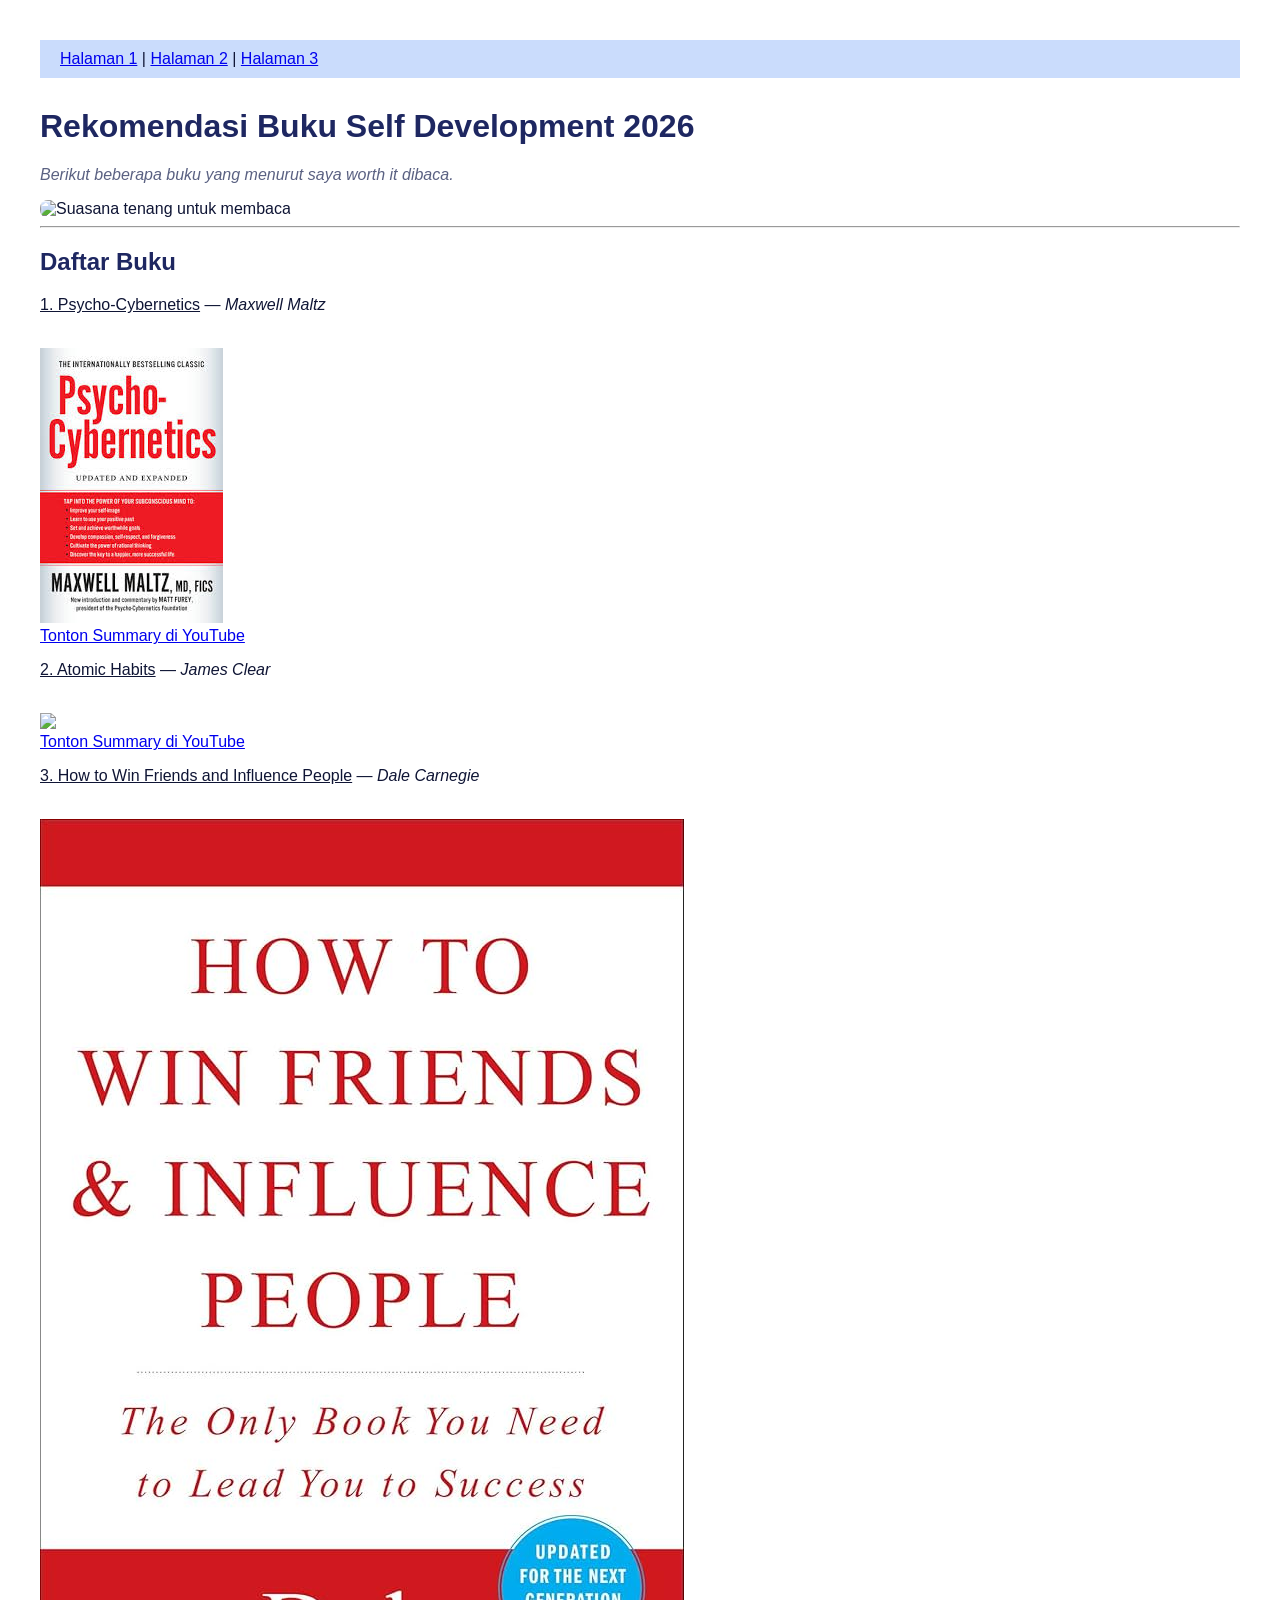
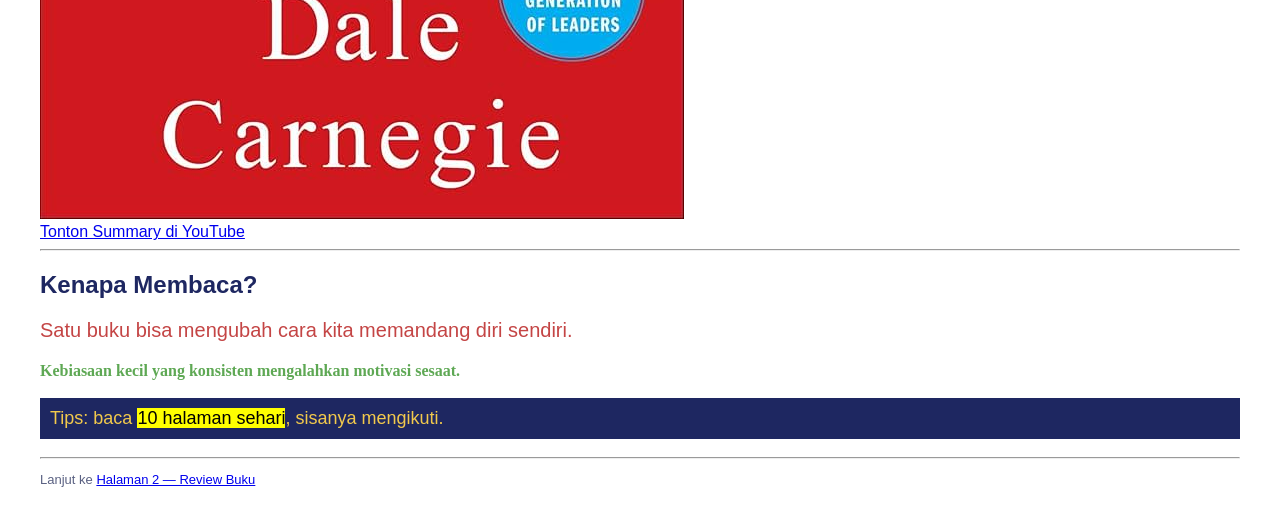
==== index.html @ aa469d1e "initial commit" ====
<!DOCTYPE html>
<html lang="id">

<head>
  <meta charset="UTF-8" />
  <meta name="viewport" content="width=device-width" />
  <title>Halaman 1 - Rekomendasi Buku</title>

  <style>
    body {
      font-family: Arial, sans-serif;
      margin: 40px;
      color: #0F1535;
    }
    h1 {
      color: #1E2761;
    }
    nav {
      background-color: #CADCFC;
      padding: 10px 20px;
      margin-bottom: 30px;
    }
    @font-face {
      font-family: 'font1';
      src: url('font1.ttf');
    }
    @font-face {
      font-family: 'font2';
      src: url('font2.ttf');
    }
    @font-face {
      font-family: 'font3';
      src: url('font3.ttf');
    }
  </style>
</head>

<body>
  <nav>
    <a href="halaman1.html">Halaman 1</a> |
    <a href="halaman2.html">Halaman 2</a> |
    <a href="halaman3.html">Halaman 3</a>
  </nav>

  <h1 style="font-family: 'font3', Arial, sans-serif;">Rekomendasi Buku Self Development 2026</h1>

  <p style="color: #5A6182; font-style: italic;">
    Berikut beberapa buku yang menurut saya worth it dibaca.
  </p>

  <img src="img3.png" alt="Suasana tenang untuk membaca" width="250"
       style="border-radius: 8px;" />

  <hr />

  <h2 style="color: #1E2761;">Daftar Buku</h2>

  <p><u>1. Psycho-Cybernetics</u> — <i>Maxwell Maltz</i></p>
  <br><img src="psychocybernetics.jpeg">
  <br><a href="https://www.youtube.com/watch?v=Tl3CIm_4OnU" target="_blank">Tonton Summary di YouTube</a><br>
  <p><u>2. Atomic Habits</u> — <i>James Clear</i></p>
  <br><img src="Atomic Habits.jpg">
    <br><a href="https://www.youtube.com/watch?v=a2YEiDTLjvg" target="_blank">Tonton Summary di YouTube</a><br>
  <p><u>3. How to Win Friends and Influence People</u> — <i>Dale Carnegie</i></p>
    <br><img src="How to win friends.jpg">
    <br><a href="https://www.youtube.com/watch?v=DI7vvxWAy2I" target="_blank">Tonton Summary di YouTube</a><br>

  <hr />

  <h2 style="color: #1E2761;">Kenapa Membaca?</h2>

  <p style="font-family: 'font1', Arial, sans-serif; font-size: 20px; color: #C44545;">
    Satu buku bisa mengubah cara kita memandang diri sendiri.
  </p>

  <p style="font-family: 'font2', Georgia, serif; font-size: 16px; color: #5EA854; font-weight: bold;">
    Kebiasaan kecil yang konsisten mengalahkan motivasi sesaat.
  </p>

  <p style="color: #F2C94C; background-color: #1E2761; padding: 10px; font-size: 18px;">
    Tips: baca <mark>10 halaman sehari</mark>, sisanya mengikuti.
  </p>

  <hr />

  <p style="color: #5A6182; font-size: 13px;">
    Lanjut ke <a href="halaman2.html">Halaman 2 — Review Buku</a>
  </p>

</body>
</html>
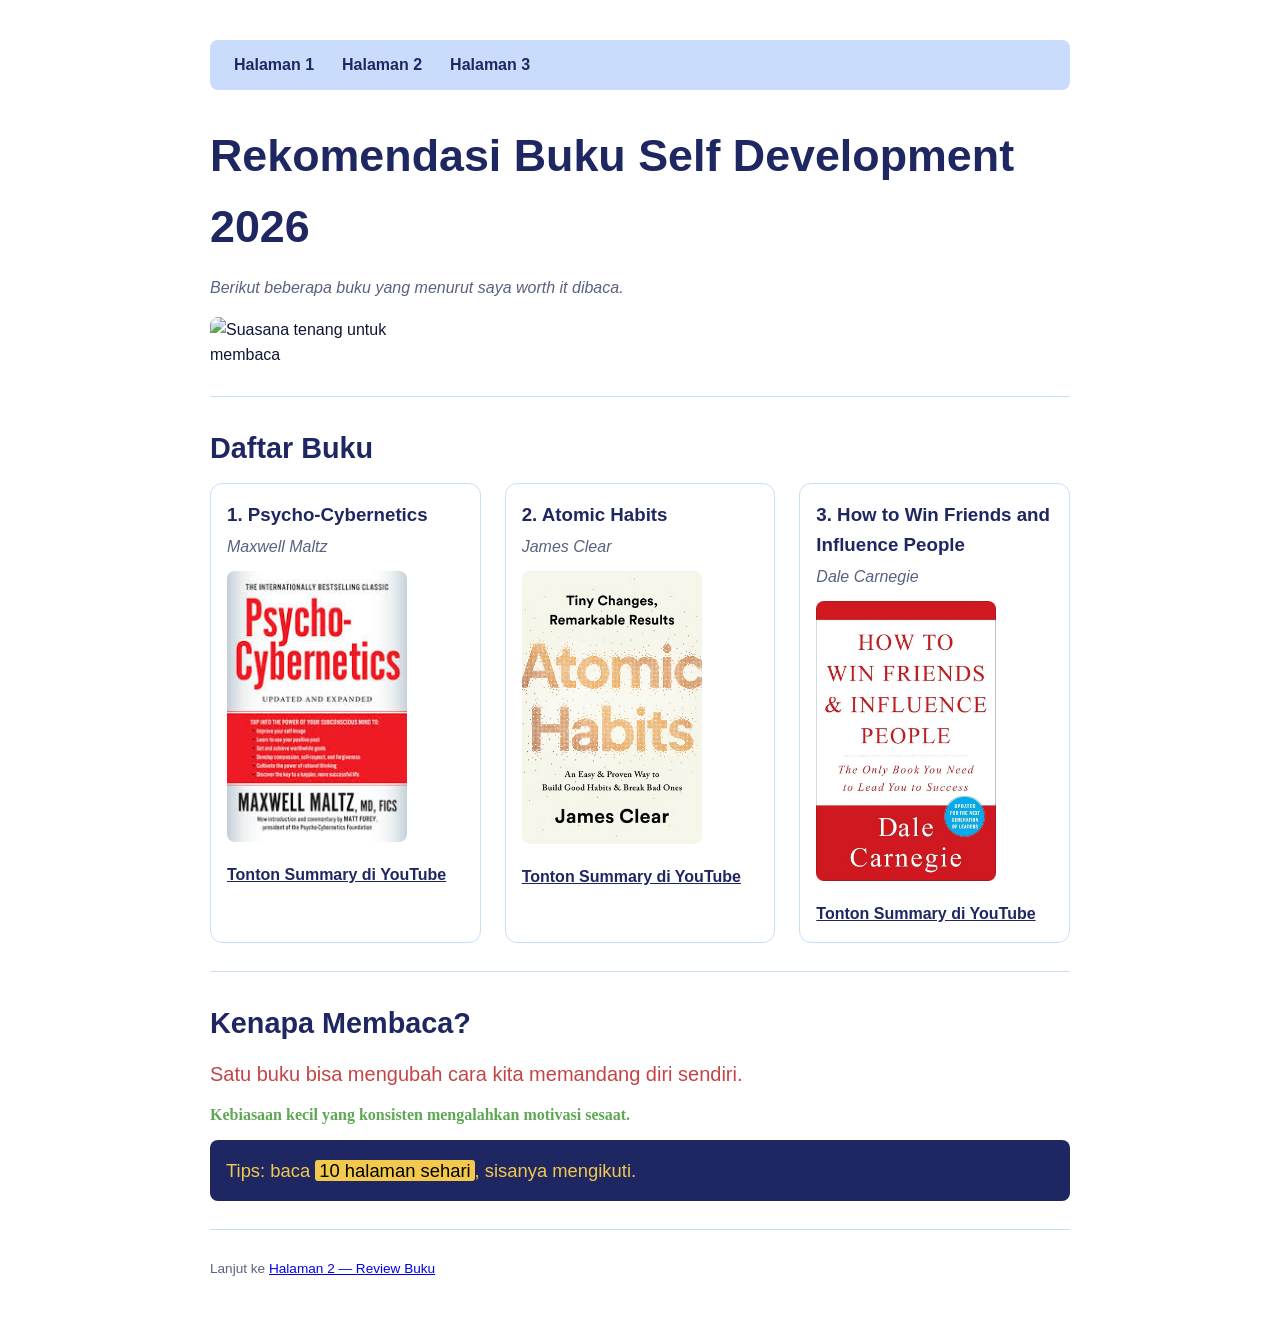
==== commit a2bbe9e8: "Refactor CSS terpisah + responsive design" ====
--- a/index.html
+++ b/index.html
@@ -1,91 +1,73 @@
 <!DOCTYPE html>
 <html lang="id">
-
 <head>
   <meta charset="UTF-8" />
-  <meta name="viewport" content="width=device-width" />
+  <!-- STEP 1: viewport lengkap dengan initial-scale -->
+  <meta name="viewport" content="width=device-width, initial-scale=1.0" />
   <title>Halaman 1 - Rekomendasi Buku</title>
+  <!-- STEP 2: CSS dipisah ke file sendiri -->
+  <link rel="stylesheet" href="style.css" />
+</head>
+<body>
+  <div class="container">
 
-  <style>
-    body {
-      font-family: Arial, sans-serif;
-      margin: 40px;
-      color: #0F1535;
-    }
-    h1 {
-      color: #1E2761;
-    }
-    nav {
-      background-color: #CADCFC;
-      padding: 10px 20px;
-      margin-bottom: 30px;
-    }
-    @font-face {
-      font-family: 'font1';
-      src: url('font1.ttf');
-    }
-    @font-face {
-      font-family: 'font2';
-      src: url('font2.ttf');
-    }
-    @font-face {
-      font-family: 'font3';
-      src: url('font3.ttf');
-    }
-  </style>
-</head>
+    <!-- STEP 3: container membungkus seluruh konten -->
+    <nav>
+      <!-- bug diperbaiki: halaman1.html -> index.html -->
+      <a href="index.html">Halaman 1</a>
+      <a href="halaman2.html">Halaman 2</a>
+      <a href="halaman3.html">Halaman 3</a>
+    </nav>
 
-<body>
-  <nav>
-    <a href="halaman1.html">Halaman 1</a> |
-    <a href="halaman2.html">Halaman 2</a> |
-    <a href="halaman3.html">Halaman 3</a>
-  </nav>
+    <h1>Rekomendasi Buku Self Development 2026</h1>
+    <p class="intro">Berikut beberapa buku yang menurut saya worth it dibaca.</p>
 
-  <h1 style="font-family: 'font3', Arial, sans-serif;">Rekomendasi Buku Self Development 2026</h1>
+    <img class="gambar-utama" src="img3.png" alt="Suasana tenang untuk membaca" />
 
-  <p style="color: #5A6182; font-style: italic;">
-    Berikut beberapa buku yang menurut saya worth it dibaca.
-  </p>
+    <hr />
 
-  <img src="img3.png" alt="Suasana tenang untuk membaca" width="250"
-       style="border-radius: 8px;" />
+    <h2>Daftar Buku</h2>
 
-  <hr />
+    <!-- STEP 6: daftar buku jadi grid kartu yang responsif -->
+    <div class="daftar-buku">
 
-  <h2 style="color: #1E2761;">Daftar Buku</h2>
+      <article class="kartu-buku">
+        <h3>1. Psycho-Cybernetics</h3>
+        <p class="penulis">Maxwell Maltz</p>
+        <img src="psychocybernetics.jpeg" alt="Sampul Psycho-Cybernetics" />
+        <a href="https://www.youtube.com/watch?v=Tl3CIm_4OnU" target="_blank" rel="noopener">Tonton Summary di YouTube</a>
+      </article>
 
-  <p><u>1. Psycho-Cybernetics</u> — <i>Maxwell Maltz</i></p>
-  <br><img src="psychocybernetics.jpeg">
-  <br><a href="https://www.youtube.com/watch?v=Tl3CIm_4OnU" target="_blank">Tonton Summary di YouTube</a><br>
-  <p><u>2. Atomic Habits</u> — <i>James Clear</i></p>
-  <br><img src="Atomic Habits.jpg">
-    <br><a href="https://www.youtube.com/watch?v=a2YEiDTLjvg" target="_blank">Tonton Summary di YouTube</a><br>
-  <p><u>3. How to Win Friends and Influence People</u> — <i>Dale Carnegie</i></p>
-    <br><img src="How to win friends.jpg">
-    <br><a href="https://www.youtube.com/watch?v=DI7vvxWAy2I" target="_blank">Tonton Summary di YouTube</a><br>
+      <article class="kartu-buku">
+        <h3>2. Atomic Habits</h3>
+        <p class="penulis">James Clear</p>
+        <!-- nama file disamakan dengan repo (huruf kecil) -->
+        <img src="atomic habits.jpg" alt="Sampul Atomic Habits" />
+        <a href="https://www.youtube.com/watch?v=a2YEiDTLjvg" target="_blank" rel="noopener">Tonton Summary di YouTube</a>
+      </article>
 
-  <hr />
+      <article class="kartu-buku">
+        <h3>3. How to Win Friends and Influence People</h3>
+        <p class="penulis">Dale Carnegie</p>
+        <img src="How to win friends.jpg" alt="Sampul How to Win Friends" />
+        <a href="https://www.youtube.com/watch?v=DI7vvxWAy2I" target="_blank" rel="noopener">Tonton Summary di YouTube</a>
+      </article>
 
-  <h2 style="color: #1E2761;">Kenapa Membaca?</h2>
+    </div>
 
-  <p style="font-family: 'font1', Arial, sans-serif; font-size: 20px; color: #C44545;">
-    Satu buku bisa mengubah cara kita memandang diri sendiri.
-  </p>
+    <hr />
 
-  <p style="font-family: 'font2', Georgia, serif; font-size: 16px; color: #5EA854; font-weight: bold;">
-    Kebiasaan kecil yang konsisten mengalahkan motivasi sesaat.
-  </p>
+    <h2>Kenapa Membaca?</h2>
+    <p class="kutipan-merah">Satu buku bisa mengubah cara kita memandang diri sendiri.</p>
+    <p class="kutipan-hijau">Kebiasaan kecil yang konsisten mengalahkan motivasi sesaat.</p>
+    <p class="kotak-tips">Tips: baca <mark>10 halaman sehari</mark>, sisanya mengikuti.</p>
 
-  <p style="color: #F2C94C; background-color: #1E2761; padding: 10px; font-size: 18px;">
-    Tips: baca <mark>10 halaman sehari</mark>, sisanya mengikuti.
-  </p>
+    <hr />
 
-  <hr />
+    <footer>
+      Lanjut ke <a href="halaman2.html">Halaman 2 — Review Buku</a>
+    </footer>
 
-  <p style="color: #5A6182; font-size: 13px;">
-    Lanjut ke <a href="halaman2.html">Halaman 2 — Review Buku</a>
-  </p>
-
+  </div>
 </body>
 </html>
--- a/style.css
+++ b/style.css
@@ -0,0 +1,138 @@
+/* ============================================================
+   STYLE.CSS — Rekomendasi Buku (versi responsif)
+   Pendekatan: MOBILE-FIRST (style dasar = HP, lalu diperbesar)
+   ============================================================ */
+
+/* --- Font kustom dari repo --- */
+@font-face { font-family: 'font1'; src: url('font1.ttf'); }
+@font-face { font-family: 'font2'; src: url('font2.ttf'); }
+@font-face { font-family: 'font3'; src: url('font3.ttf'); }
+
+/* --- Variabel warna (palet asli proyek) --- */
+:root {
+  --navy-tua:  #0F1535;
+  --navy:      #1E2761;
+  --abu:       #5A6182;
+  --biru-muda: #CADCFC;
+  --merah:     #C44545;
+  --hijau:     #5EA854;
+  --kuning:    #F2C94C;
+}
+
+/* STEP 2: reset + box-sizing supaya padding tidak menambah lebar */
+* { margin: 0; padding: 0; box-sizing: border-box; }
+
+body {
+  font-family: Arial, sans-serif;
+  color: var(--navy-tua);
+  line-height: 1.6;
+  /* padding pakai clamp: kecil di HP, lega di PC */
+  padding: clamp(16px, 4vw, 40px);
+}
+
+/* STEP 3: container dengan max-width agar nyaman di monitor lebar */
+.container {
+  width: 100%;
+  max-width: 860px;
+  margin: 0 auto;
+}
+
+/* --- Navigasi --- */
+nav {
+  background-color: var(--biru-muda);
+  padding: 12px clamp(12px, 3vw, 24px);
+  margin-bottom: 30px;
+  border-radius: 8px;
+  display: flex;
+  flex-wrap: wrap;          /* link turun ke bawah kalau HP sempit */
+  gap: 8px 18px;
+}
+nav a {
+  color: var(--navy);
+  text-decoration: none;
+  font-weight: bold;
+}
+nav a:hover { text-decoration: underline; }
+
+/* STEP 5: tipografi fluid pakai clamp() (vw dipakai dengan aman) */
+h1 {
+  font-family: 'font3', Arial, sans-serif;
+  color: var(--navy);
+  font-size: clamp(1.6rem, 5vw, 2.8rem);
+  margin-bottom: 12px;
+}
+h2 {
+  color: var(--navy);
+  font-size: clamp(1.3rem, 3.5vw, 1.8rem);
+  margin: 24px 0 12px;
+}
+p { margin-bottom: 12px; }
+.intro { color: var(--abu); font-style: italic; }
+
+hr { border: none; border-top: 1px solid var(--biru-muda); margin: 28px 0; }
+
+/* STEP 4: gambar responsif — tidak akan melebihi lebar layar */
+img { max-width: 100%; height: auto; display: block; border-radius: 8px; }
+
+.gambar-utama { max-width: 250px; margin: 16px 0; }
+
+/* STEP 6: daftar buku jadi grid yang menyesuaikan sendiri */
+.daftar-buku {
+  display: grid;
+  grid-template-columns: 1fr;            /* HP: 1 kolom */
+  gap: 24px;
+}
+.kartu-buku {
+  background: #fff;
+  border: 1px solid var(--biru-muda);
+  border-radius: 12px;
+  padding: 16px;
+}
+.kartu-buku img { margin: 12px 0; max-width: 180px; }
+.kartu-buku h3 { color: var(--navy); margin-bottom: 4px; }
+.kartu-buku .penulis { color: var(--abu); font-style: italic; }
+.kartu-buku a {
+  display: inline-block;
+  margin-top: 8px;
+  color: var(--navy);
+  font-weight: bold;
+}
+
+/* --- Kotak kutipan --- */
+.kutipan-merah  { font-family: 'font1', Arial, sans-serif; font-size: clamp(1rem, 3vw, 1.25rem); color: var(--merah); }
+.kutipan-hijau  { font-family: 'font2', Georgia, serif; font-weight: bold; color: var(--hijau); }
+.kotak-tips {
+  color: var(--kuning);
+  background-color: var(--navy);
+  padding: clamp(10px, 2vw, 16px);
+  border-radius: 8px;
+  font-size: clamp(1rem, 2.5vw, 1.15rem);
+}
+.kotak-tips mark { background: var(--kuning); padding: 0 4px; border-radius: 3px; }
+
+footer { color: var(--abu); font-size: 0.85rem; margin-top: 24px; }
+
+/* ============================================================
+   STEP 7: MEDIA QUERIES — titik device sesuai target
+   Base style di atas = HP Android & iPhone kecil (360–430px)
+   ============================================================ */
+
+/* HP besar / iPhone Pro Max */
+@media (min-width: 480px) {
+  .daftar-buku { grid-template-columns: repeat(2, 1fr); }
+}
+
+/* Tablet */
+@media (min-width: 768px) {
+  nav { gap: 8px 28px; }
+}
+
+/* Laptop */
+@media (min-width: 1024px) {
+  .daftar-buku { grid-template-columns: repeat(3, 1fr); }
+}
+
+/* PC / monitor lebar */
+@media (min-width: 1280px) {
+  body { padding: 40px clamp(40px, 6vw, 80px); }
+}
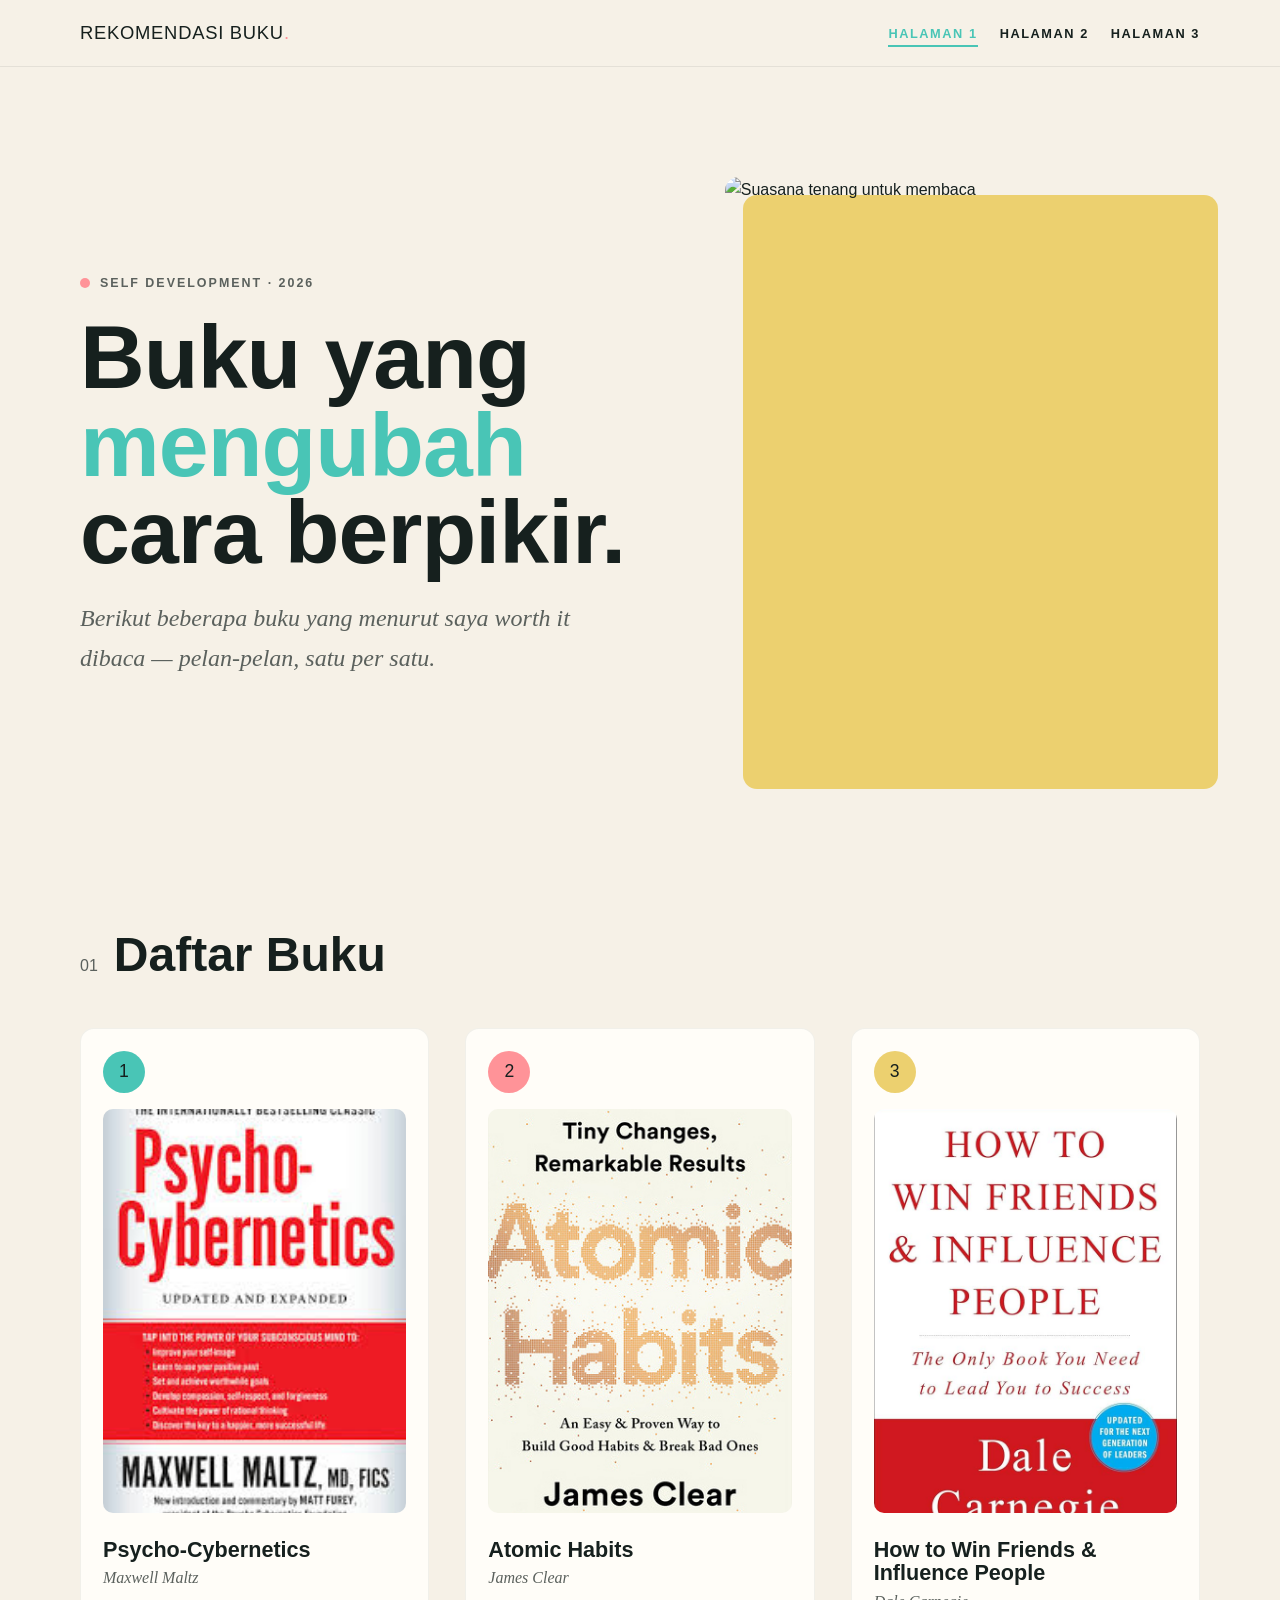
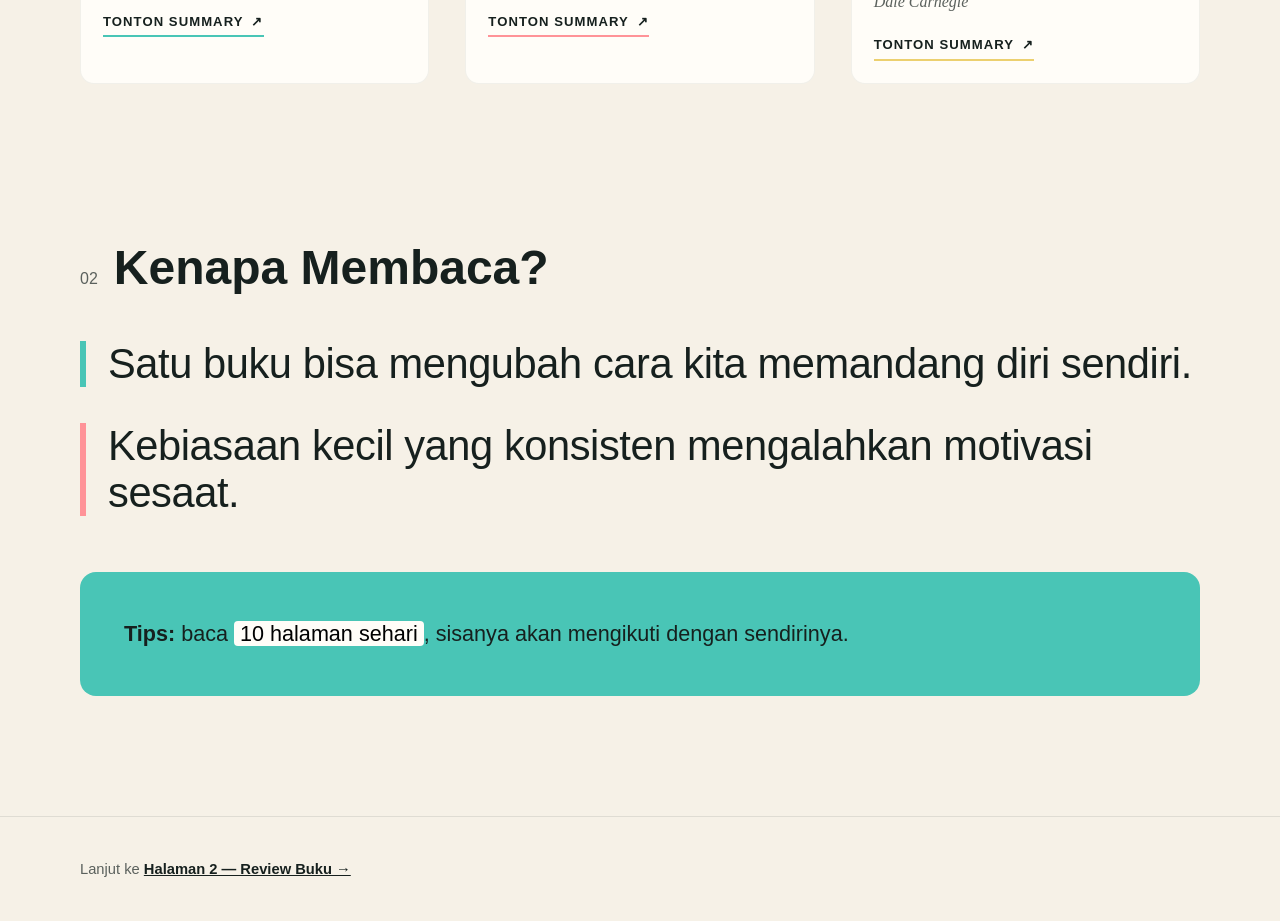
==== commit eb1c682d: "Redesign aesthetics: palet teal/koral/kuning + animasi" ====
--- a/index.html
+++ b/index.html
@@ -2,72 +2,109 @@
 <html lang="id">
 <head>
   <meta charset="UTF-8" />
-  <!-- STEP 1: viewport lengkap dengan initial-scale -->
   <meta name="viewport" content="width=device-width, initial-scale=1.0" />
   <title>Halaman 1 - Rekomendasi Buku</title>
-  <!-- STEP 2: CSS dipisah ke file sendiri -->
   <link rel="stylesheet" href="style.css" />
 </head>
 <body>
-  <div class="container">
 
-    <!-- STEP 3: container membungkus seluruh konten -->
-    <nav>
-      <!-- bug diperbaiki: halaman1.html -> index.html -->
-      <a href="index.html">Halaman 1</a>
-      <a href="halaman2.html">Halaman 2</a>
-      <a href="halaman3.html">Halaman 3</a>
-    </nav>
+  <!-- NAVIGASI -->
+  <header class="topbar">
+    <div class="container">
+      <div class="brand">Rekomendasi Buku<span class="dot">.</span></div>
+      <nav>
+        <ul class="menu">
+          <li><a href="index.html" class="is-active">Halaman 1</a></li>
+          <li><a href="halaman2.html">Halaman 2</a></li>
+          <li><a href="halaman3.html">Halaman 3</a></li>
+        </ul>
+      </nav>
+    </div>
+  </header>
 
-    <h1>Rekomendasi Buku Self Development 2026</h1>
-    <p class="intro">Berikut beberapa buku yang menurut saya worth it dibaca.</p>
+  <!-- HERO -->
+  <section class="hero">
+    <div class="container hero-grid">
+      <div>
+        <span class="eyebrow reveal">Self Development &middot; 2026</span>
+        <h1 class="reveal d1">Buku yang <span class="hl">mengubah</span> cara berpikir.</h1>
+        <p class="lead reveal d2">Berikut beberapa buku yang menurut saya worth it dibaca &mdash; pelan-pelan, satu per satu.</p>
+      </div>
+      <figure class="hero-figure reveal d3">
+        <img src="img3.png" alt="Suasana tenang untuk membaca" />
+      </figure>
+    </div>
+  </section>
 
-    <img class="gambar-utama" src="img3.png" alt="Suasana tenang untuk membaca" />
+  <!-- DAFTAR BUKU -->
+  <section class="section" id="daftar">
+    <div class="container">
+      <div class="section-head">
+        <span class="num">01</span>
+        <h2>Daftar Buku</h2>
+      </div>
 
-    <hr />
+      <div class="daftar-buku">
 
-    <h2>Daftar Buku</h2>
+        <article class="kartu-buku">
+          <div class="num-badge">1</div>
+          <img class="cover" src="psychocybernetics.jpeg" alt="Sampul Psycho-Cybernetics" />
+          <h3>Psycho-Cybernetics</h3>
+          <p class="penulis">Maxwell Maltz</p>
+          <a class="tonton" href="https://www.youtube.com/watch?v=Tl3CIm_4OnU" target="_blank" rel="noopener">
+            Tonton Summary <span class="arrow">&#8599;</span>
+          </a>
+        </article>
 
-    <!-- STEP 6: daftar buku jadi grid kartu yang responsif -->
-    <div class="daftar-buku">
+        <article class="kartu-buku">
+          <div class="num-badge">2</div>
+          <img class="cover" src="atomic habits.jpg" alt="Sampul Atomic Habits" />
+          <h3>Atomic Habits</h3>
+          <p class="penulis">James Clear</p>
+          <a class="tonton" href="https://www.youtube.com/watch?v=a2YEiDTLjvg" target="_blank" rel="noopener">
+            Tonton Summary <span class="arrow">&#8599;</span>
+          </a>
+        </article>
 
-      <article class="kartu-buku">
-        <h3>1. Psycho-Cybernetics</h3>
-        <p class="penulis">Maxwell Maltz</p>
-        <img src="psychocybernetics.jpeg" alt="Sampul Psycho-Cybernetics" />
-        <a href="https://www.youtube.com/watch?v=Tl3CIm_4OnU" target="_blank" rel="noopener">Tonton Summary di YouTube</a>
-      </article>
+        <article class="kartu-buku">
+          <div class="num-badge">3</div>
+          <img class="cover" src="How to win friends.jpg" alt="Sampul How to Win Friends" />
+          <h3>How to Win Friends &amp; Influence People</h3>
+          <p class="penulis">Dale Carnegie</p>
+          <a class="tonton" href="https://www.youtube.com/watch?v=DI7vvxWAy2I" target="_blank" rel="noopener">
+            Tonton Summary <span class="arrow">&#8599;</span>
+          </a>
+        </article>
 
-      <article class="kartu-buku">
-        <h3>2. Atomic Habits</h3>
-        <p class="penulis">James Clear</p>
-        <!-- nama file disamakan dengan repo (huruf kecil) -->
-        <img src="atomic habits.jpg" alt="Sampul Atomic Habits" />
-        <a href="https://www.youtube.com/watch?v=a2YEiDTLjvg" target="_blank" rel="noopener">Tonton Summary di YouTube</a>
-      </article>
+      </div>
+    </div>
+  </section>
 
-      <article class="kartu-buku">
-        <h3>3. How to Win Friends and Influence People</h3>
-        <p class="penulis">Dale Carnegie</p>
-        <img src="How to win friends.jpg" alt="Sampul How to Win Friends" />
-        <a href="https://www.youtube.com/watch?v=DI7vvxWAy2I" target="_blank" rel="noopener">Tonton Summary di YouTube</a>
-      </article>
+  <!-- KENAPA MEMBACA -->
+  <section class="section" id="kenapa">
+    <div class="container">
+      <div class="section-head">
+        <span class="num">02</span>
+        <h2>Kenapa Membaca?</h2>
+      </div>
 
+      <div class="kutipan-list">
+        <p class="kutipan">Satu buku bisa mengubah cara kita memandang diri sendiri.</p>
+        <p class="kutipan">Kebiasaan kecil yang konsisten mengalahkan motivasi sesaat.</p>
+      </div>
+
+      <div class="tips">
+        <strong>Tips:</strong> baca <mark>10 halaman sehari</mark>, sisanya akan mengikuti dengan sendirinya.
+      </div>
     </div>
+  </section>
 
-    <hr />
+  <!-- FOOTER -->
+  <footer class="site-footer">
+    <div class="container">
+      Lanjut ke <a href="halaman2.html">Halaman 2 &mdash; Review Buku &#8594;</a>
+    </div>
+  </footer>
 
-    <h2>Kenapa Membaca?</h2>
-    <p class="kutipan-merah">Satu buku bisa mengubah cara kita memandang diri sendiri.</p>
-    <p class="kutipan-hijau">Kebiasaan kecil yang konsisten mengalahkan motivasi sesaat.</p>
-    <p class="kotak-tips">Tips: baca <mark>10 halaman sehari</mark>, sisanya mengikuti.</p>
-
-    <hr />
-
-    <footer>
-      Lanjut ke <a href="halaman2.html">Halaman 2 — Review Buku</a>
-    </footer>
-
-  </div>
 </body>
 </html>
--- a/style.css
+++ b/style.css
@@ -1,138 +1,196 @@
 /* ============================================================
-   STYLE.CSS — Rekomendasi Buku (versi responsif)
-   Pendekatan: MOBILE-FIRST (style dasar = HP, lalu diperbesar)
+   STYLE.CSS — Rekomendasi Buku
+   Gaya: editorial museum (terinspirasi Frans Hals Museum)
+   Palet flat: teal / koral / kuning di atas latar krem.
+   Tetap mobile-first & responsif.
    ============================================================ */
 
-/* --- Font kustom dari repo --- */
 @font-face { font-family: 'font1'; src: url('font1.ttf'); }
 @font-face { font-family: 'font2'; src: url('font2.ttf'); }
 @font-face { font-family: 'font3'; src: url('font3.ttf'); }
 
-/* --- Variabel warna (palet asli proyek) --- */
 :root {
-  --navy-tua:  #0F1535;
-  --navy:      #1E2761;
-  --abu:       #5A6182;
-  --biru-muda: #CADCFC;
-  --merah:     #C44545;
-  --hijau:     #5EA854;
-  --kuning:    #F2C94C;
+  --teal:   #49C5B6;
+  --coral:  #FF9398;
+  --yellow: #ECD06F;
+
+  --cream:    #F6F1E7;
+  --cream-2:  #FFFDF8;
+  --ink:      #16201E;
+  --ink-soft: #5B615D;
+
+  --display: 'font3', 'Arial Black', sans-serif;
+  --serif:   Georgia, 'Times New Roman', serif;
+  --body:    -apple-system, 'Segoe UI', Roboto, Helvetica, sans-serif;
 }
 
-/* STEP 2: reset + box-sizing supaya padding tidak menambah lebar */
 * { margin: 0; padding: 0; box-sizing: border-box; }
+html { scroll-behavior: smooth; }
+body {
+  font-family: var(--body);
+  background: var(--cream);
+  color: var(--ink);
+  line-height: 1.65;
+  -webkit-font-smoothing: antialiased;
+}
+.container { width: 90%; max-width: 1120px; margin: 0 auto; }
 
-body {
-  font-family: Arial, sans-serif;
-  color: var(--navy-tua);
-  line-height: 1.6;
-  /* padding pakai clamp: kecil di HP, lega di PC */
-  padding: clamp(16px, 4vw, 40px);
+/* ---------- NAVIGASI ---------- */
+.topbar {
+  position: sticky; top: 0; z-index: 10;
+  background: rgba(246, 241, 231, 0.85);
+  backdrop-filter: blur(8px);
+  border-bottom: 1px solid rgba(22, 32, 30, 0.08);
+}
+.topbar .container {
+  display: flex; align-items: center; justify-content: space-between;
+  flex-wrap: wrap; gap: 10px; padding: 18px 0;
+}
+.brand {
+  font-family: var(--display);
+  font-size: 1.15rem; letter-spacing: 0.04em; text-transform: uppercase;
+}
+.brand .dot { color: var(--coral); }
+.menu { display: flex; flex-wrap: wrap; gap: 22px; list-style: none; }
+.menu a {
+  position: relative; text-decoration: none; color: var(--ink);
+  font-size: 0.8rem; font-weight: 700;
+  letter-spacing: 0.12em; text-transform: uppercase; padding: 4px 0;
+}
+.menu a::after {
+  content: ''; position: absolute; left: 0; bottom: -2px;
+  width: 100%; height: 2px; background: var(--teal);
+  transform: scaleX(0); transform-origin: left; transition: transform 0.3s ease;
+}
+.menu a:hover::after, .menu a.is-active::after { transform: scaleX(1); }
+.menu a.is-active { color: var(--teal); }
+
+/* ---------- HERO ---------- */
+.hero { padding: clamp(48px, 9vw, 110px) 0 clamp(40px, 7vw, 80px); }
+.hero-grid {
+  display: grid; grid-template-columns: 1fr; gap: clamp(32px, 6vw, 64px);
+  align-items: center;
+}
+.eyebrow {
+  display: inline-flex; align-items: center; gap: 10px;
+  font-size: 0.78rem; font-weight: 700;
+  letter-spacing: 0.16em; text-transform: uppercase;
+  color: var(--ink-soft); margin-bottom: 20px;
+}
+.eyebrow::before {
+  content: ''; width: 10px; height: 10px; border-radius: 50%; background: var(--coral);
+}
+.hero h1 {
+  font-family: var(--display);
+  font-size: clamp(2.6rem, 9vw, 5.6rem);
+  line-height: 0.98; letter-spacing: -0.01em; margin-bottom: 22px;
+}
+.hero h1 .hl { color: var(--teal); }
+.lead {
+  font-family: var(--serif); font-style: italic;
+  font-size: clamp(1.1rem, 2.5vw, 1.5rem);
+  color: var(--ink-soft); max-width: 46ch;
+}
+.hero-figure { position: relative; }
+.hero-figure::before {
+  content: ''; position: absolute; inset: 0;
+  transform: translate(18px, 18px); z-index: 0;
+  background: var(--yellow); border-radius: 14px;
+}
+.hero-figure img {
+  position: relative; z-index: 1;
+  width: 100%; height: auto; display: block;
+  border-radius: 14px; aspect-ratio: 4 / 5; object-fit: cover;
 }
 
-/* STEP 3: container dengan max-width agar nyaman di monitor lebar */
-.container {
-  width: 100%;
-  max-width: 860px;
-  margin: 0 auto;
+/* ---------- JUDUL SECTION ---------- */
+.section { padding: clamp(40px, 7vw, 80px) 0; }
+.section-head {
+  display: flex; align-items: baseline; gap: 16px;
+  margin-bottom: clamp(28px, 4vw, 48px);
+}
+.section-head .num { font-family: var(--display); font-size: 1rem; color: var(--ink-soft); }
+.section-head h2 {
+  font-family: var(--display);
+  font-size: clamp(1.8rem, 5vw, 3rem); line-height: 1;
 }
 
-/* --- Navigasi --- */
-nav {
-  background-color: var(--biru-muda);
-  padding: 12px clamp(12px, 3vw, 24px);
-  margin-bottom: 30px;
-  border-radius: 8px;
-  display: flex;
-  flex-wrap: wrap;          /* link turun ke bawah kalau HP sempit */
-  gap: 8px 18px;
+/* ---------- DAFTAR BUKU ---------- */
+.daftar-buku { display: grid; grid-template-columns: 1fr; gap: clamp(22px, 3vw, 36px); }
+.kartu-buku {
+  --accent: var(--teal);
+  background: var(--cream-2); border-radius: 14px; padding: 22px;
+  border: 1px solid rgba(22, 32, 30, 0.06);
+  transition: transform 0.35s ease, box-shadow 0.35s ease;
 }
-nav a {
-  color: var(--navy);
-  text-decoration: none;
-  font-weight: bold;
+.kartu-buku:nth-child(3n+1) { --accent: var(--teal); }
+.kartu-buku:nth-child(3n+2) { --accent: var(--coral); }
+.kartu-buku:nth-child(3n+3) { --accent: var(--yellow); }
+.kartu-buku:hover { transform: translateY(-8px); box-shadow: 0 18px 40px rgba(22, 32, 30, 0.14); }
+.kartu-buku .num-badge {
+  width: 42px; height: 42px; border-radius: 50%;
+  background: var(--accent); color: var(--ink);
+  display: flex; align-items: center; justify-content: center;
+  font-family: var(--display); font-size: 1.1rem; margin-bottom: 16px;
 }
-nav a:hover { text-decoration: underline; }
+.kartu-buku .cover {
+  width: 100%; aspect-ratio: 3 / 4; object-fit: cover;
+  border-radius: 10px; margin-bottom: 16px; background: var(--cream);
+}
+.kartu-buku h3 { font-family: var(--display); font-size: 1.35rem; line-height: 1.1; margin-bottom: 4px; }
+.kartu-buku .penulis { font-family: var(--serif); font-style: italic; color: var(--ink-soft); margin-bottom: 16px; }
+.kartu-buku .tonton {
+  display: inline-flex; align-items: center; gap: 8px;
+  text-decoration: none; color: var(--ink);
+  font-weight: 700; font-size: 0.82rem;
+  letter-spacing: 0.08em; text-transform: uppercase;
+  border-bottom: 2px solid var(--accent); padding-bottom: 3px;
+}
+.kartu-buku .tonton .arrow { transition: transform 0.25s ease; }
+.kartu-buku .tonton:hover .arrow { transform: translate(3px, -3px); }
 
-/* STEP 5: tipografi fluid pakai clamp() (vw dipakai dengan aman) */
-h1 {
-  font-family: 'font3', Arial, sans-serif;
-  color: var(--navy);
-  font-size: clamp(1.6rem, 5vw, 2.8rem);
-  margin-bottom: 12px;
+/* ---------- KUTIPAN ---------- */
+.kutipan-list { display: grid; gap: clamp(20px, 3vw, 36px); }
+.kutipan {
+  font-family: var(--display);
+  font-size: clamp(1.5rem, 4.5vw, 2.6rem);
+  line-height: 1.12; letter-spacing: -0.01em;
+  padding-left: 22px; border-left: 6px solid var(--teal);
 }
-h2 {
-  color: var(--navy);
-  font-size: clamp(1.3rem, 3.5vw, 1.8rem);
-  margin: 24px 0 12px;
+.kutipan:nth-child(2) { border-left-color: var(--coral); }
+.kutipan:nth-child(3) { border-left-color: var(--yellow); }
+.tips {
+  margin-top: clamp(32px, 5vw, 56px);
+  background: var(--teal); color: var(--ink);
+  border-radius: 16px; padding: clamp(24px, 4vw, 44px);
+  font-size: clamp(1.05rem, 2.5vw, 1.35rem);
 }
-p { margin-bottom: 12px; }
-.intro { color: var(--abu); font-style: italic; }
+.tips strong { font-family: var(--display); }
+.tips mark { background: var(--cream-2); padding: 0 6px; border-radius: 4px; }
 
-hr { border: none; border-top: 1px solid var(--biru-muda); margin: 28px 0; }
+/* ---------- FOOTER ---------- */
+.site-footer {
+  border-top: 1px solid rgba(22, 32, 30, 0.1);
+  padding: 40px 0; margin-top: 40px;
+  color: var(--ink-soft); font-size: 0.92rem;
+}
+.site-footer a { color: var(--ink); font-weight: 700; }
 
-/* STEP 4: gambar responsif — tidak akan melebihi lebar layar */
-img { max-width: 100%; height: auto; display: block; border-radius: 8px; }
-
-.gambar-utama { max-width: 250px; margin: 16px 0; }
-
-/* STEP 6: daftar buku jadi grid yang menyesuaikan sendiri */
-.daftar-buku {
-  display: grid;
-  grid-template-columns: 1fr;            /* HP: 1 kolom */
-  gap: 24px;
-}
-.kartu-buku {
-  background: #fff;
-  border: 1px solid var(--biru-muda);
-  border-radius: 12px;
-  padding: 16px;
-}
-.kartu-buku img { margin: 12px 0; max-width: 180px; }
-.kartu-buku h3 { color: var(--navy); margin-bottom: 4px; }
-.kartu-buku .penulis { color: var(--abu); font-style: italic; }
-.kartu-buku a {
-  display: inline-block;
-  margin-top: 8px;
-  color: var(--navy);
-  font-weight: bold;
+/* ---------- ANIMASI MUNCUL ---------- */
+@keyframes fadeUp { from { opacity: 0; transform: translateY(24px); } to { opacity: 1; transform: translateY(0); } }
+.reveal { opacity: 0; animation: fadeUp 0.7s ease forwards; }
+.reveal.d1 { animation-delay: 0.08s; }
+.reveal.d2 { animation-delay: 0.18s; }
+.reveal.d3 { animation-delay: 0.28s; }
+.kartu-buku:nth-child(1) { animation: fadeUp 0.7s ease 0.10s forwards; opacity: 0; }
+.kartu-buku:nth-child(2) { animation: fadeUp 0.7s ease 0.22s forwards; opacity: 0; }
+.kartu-buku:nth-child(3) { animation: fadeUp 0.7s ease 0.34s forwards; opacity: 0; }
+@media (prefers-reduced-motion: reduce) {
+  *, .reveal, .kartu-buku { animation: none !important; opacity: 1 !important; }
+  html { scroll-behavior: auto; }
 }
 
-/* --- Kotak kutipan --- */
-.kutipan-merah  { font-family: 'font1', Arial, sans-serif; font-size: clamp(1rem, 3vw, 1.25rem); color: var(--merah); }
-.kutipan-hijau  { font-family: 'font2', Georgia, serif; font-weight: bold; color: var(--hijau); }
-.kotak-tips {
-  color: var(--kuning);
-  background-color: var(--navy);
-  padding: clamp(10px, 2vw, 16px);
-  border-radius: 8px;
-  font-size: clamp(1rem, 2.5vw, 1.15rem);
-}
-.kotak-tips mark { background: var(--kuning); padding: 0 4px; border-radius: 3px; }
-
-footer { color: var(--abu); font-size: 0.85rem; margin-top: 24px; }
-
-/* ============================================================
-   STEP 7: MEDIA QUERIES — titik device sesuai target
-   Base style di atas = HP Android & iPhone kecil (360–430px)
-   ============================================================ */
-
-/* HP besar / iPhone Pro Max */
-@media (min-width: 480px) {
-  .daftar-buku { grid-template-columns: repeat(2, 1fr); }
-}
-
-/* Tablet */
-@media (min-width: 768px) {
-  nav { gap: 8px 28px; }
-}
-
-/* Laptop */
-@media (min-width: 1024px) {
-  .daftar-buku { grid-template-columns: repeat(3, 1fr); }
-}
-
-/* PC / monitor lebar */
-@media (min-width: 1280px) {
-  body { padding: 40px clamp(40px, 6vw, 80px); }
-}
+/* ---------- BREAKPOINT ---------- */
+@media (min-width: 600px)  { .daftar-buku { grid-template-columns: repeat(2, 1fr); } }
+@media (min-width: 900px)  { .hero-grid { grid-template-columns: 1.1fr 0.9fr; } }
+@media (min-width: 1000px) { .daftar-buku { grid-template-columns: repeat(3, 1fr); } }
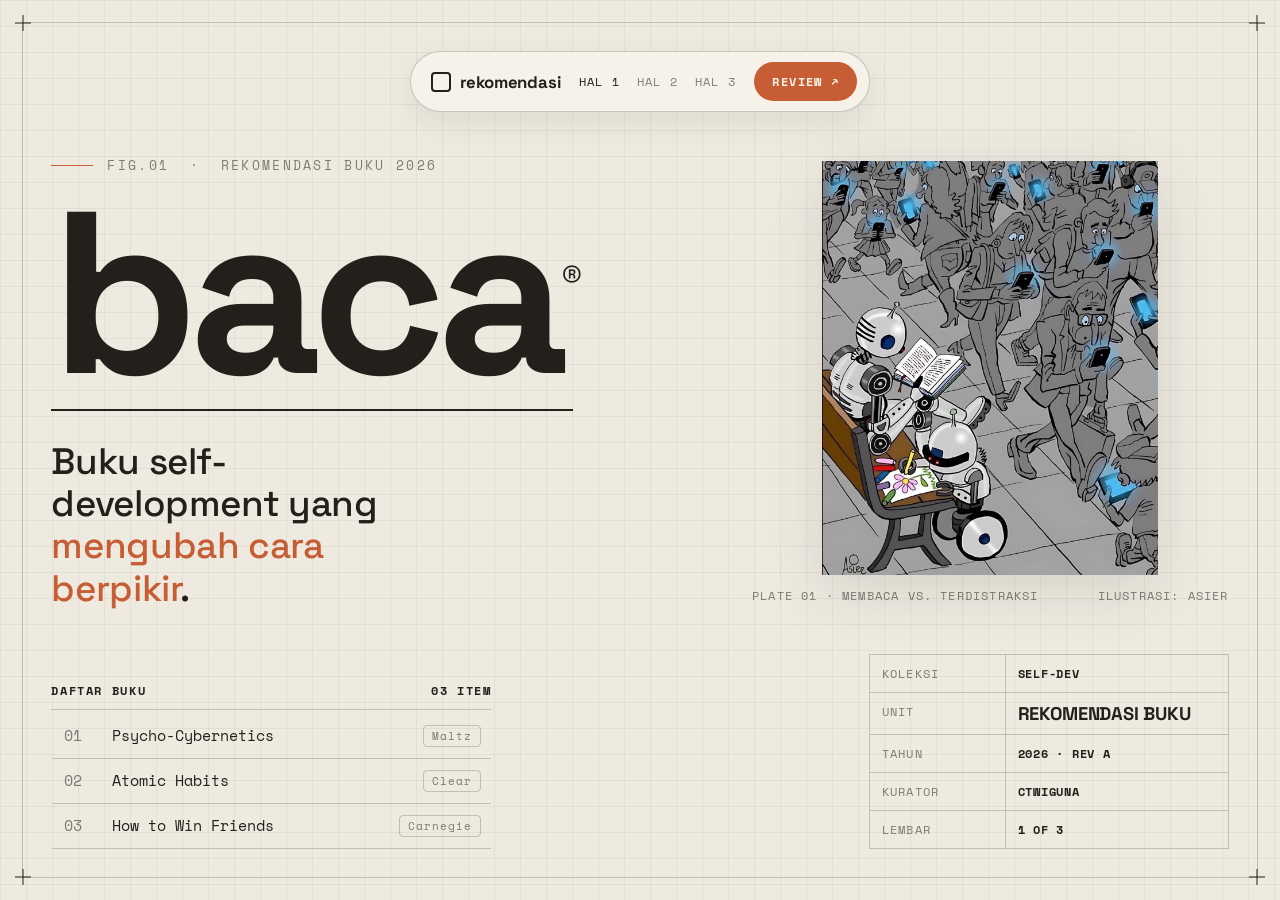
==== commit dcc6f8f2: "Redesign halaman 1: styling + ilustrasi robot" ====
--- a/index.html
+++ b/index.html
@@ -4,107 +4,72 @@
   <meta charset="UTF-8" />
   <meta name="viewport" content="width=device-width, initial-scale=1.0" />
   <title>Halaman 1 - Rekomendasi Buku</title>
-  <link rel="stylesheet" href="style.css" />
+  <!-- Halaman 1 memakai gaya blueprint -> index.css -->
+  <link rel="stylesheet" href="index.css" />
 </head>
 <body>
+  <div class="sheet">
+    <!-- crop marks -->
+    <span class="tick tl"></span>
+    <span class="tick tr"></span>
+    <span class="tick bl"></span>
+    <span class="tick br"></span>
 
-  <!-- NAVIGASI -->
-  <header class="topbar">
-    <div class="container">
-      <div class="brand">Rekomendasi Buku<span class="dot">.</span></div>
+    <!-- NAV PILL -->
+    <header class="navpill up">
+      <span class="logo">rekomendasi</span>
       <nav>
-        <ul class="menu">
-          <li><a href="index.html" class="is-active">Halaman 1</a></li>
-          <li><a href="halaman2.html">Halaman 2</a></li>
-          <li><a href="halaman3.html">Halaman 3</a></li>
-        </ul>
+        <a href="index.html" class="is-active">Hal 1</a>
+        <a href="halaman2.html">Hal 2</a>
+        <a href="halaman3.html">Hal 3</a>
       </nav>
-    </div>
-  </header>
+      <a class="btn-accent" href="halaman2.html">Review &#8599;</a>
+    </header>
 
-  <!-- HERO -->
-  <section class="hero">
-    <div class="container hero-grid">
-      <div>
-        <span class="eyebrow reveal">Self Development &middot; 2026</span>
-        <h1 class="reveal d1">Buku yang <span class="hl">mengubah</span> cara berpikir.</h1>
-        <p class="lead reveal d2">Berikut beberapa buku yang menurut saya worth it dibaca &mdash; pelan-pelan, satu per satu.</p>
-      </div>
-      <figure class="hero-figure reveal d3">
-        <img src="img3.png" alt="Suasana tenang untuk membaca" />
-      </figure>
-    </div>
-  </section>
-
-  <!-- DAFTAR BUKU -->
-  <section class="section" id="daftar">
-    <div class="container">
-      <div class="section-head">
-        <span class="num">01</span>
-        <h2>Daftar Buku</h2>
+    <!-- HERO -->
+    <main class="hero">
+      <div class="hero-left">
+        <div class="fig up d1">FIG.01 &nbsp;&middot;&nbsp; Rekomendasi Buku 2026</div>
+        <h1 class="wordmark up d1">baca<span class="reg">&reg;</span></h1>
+        <p class="subhead up d2">Buku self-development yang <span class="hl">mengubah cara berpikir</span>.</p>
       </div>
 
-      <div class="daftar-buku">
+      <figure class="plate up d3">
+        <img src="robot-reading.jpeg" alt="Ilustrasi robot membaca buku di tengah keramaian orang menatap ponsel" />
+        <figcaption>
+          <span>PLATE 01 &middot; membaca vs. terdistraksi</span>
+          <span>ilustrasi: Asier</span>
+        </figcaption>
+      </figure>
+    </main>
 
-        <article class="kartu-buku">
-          <div class="num-badge">1</div>
-          <img class="cover" src="psychocybernetics.jpeg" alt="Sampul Psycho-Cybernetics" />
-          <h3>Psycho-Cybernetics</h3>
-          <p class="penulis">Maxwell Maltz</p>
-          <a class="tonton" href="https://www.youtube.com/watch?v=Tl3CIm_4OnU" target="_blank" rel="noopener">
-            Tonton Summary <span class="arrow">&#8599;</span>
-          </a>
-        </article>
+    <!-- BARIS BAWAH -->
+    <section class="bottom">
 
-        <article class="kartu-buku">
-          <div class="num-badge">2</div>
-          <img class="cover" src="atomic habits.jpg" alt="Sampul Atomic Habits" />
-          <h3>Atomic Habits</h3>
-          <p class="penulis">James Clear</p>
-          <a class="tonton" href="https://www.youtube.com/watch?v=a2YEiDTLjvg" target="_blank" rel="noopener">
-            Tonton Summary <span class="arrow">&#8599;</span>
-          </a>
-        </article>
-
-        <article class="kartu-buku">
-          <div class="num-badge">3</div>
-          <img class="cover" src="How to win friends.jpg" alt="Sampul How to Win Friends" />
-          <h3>How to Win Friends &amp; Influence People</h3>
-          <p class="penulis">Dale Carnegie</p>
-          <a class="tonton" href="https://www.youtube.com/watch?v=DI7vvxWAy2I" target="_blank" rel="noopener">
-            Tonton Summary <span class="arrow">&#8599;</span>
-          </a>
-        </article>
-
-      </div>
-    </div>
-  </section>
-
-  <!-- KENAPA MEMBACA -->
-  <section class="section" id="kenapa">
-    <div class="container">
-      <div class="section-head">
-        <span class="num">02</span>
-        <h2>Kenapa Membaca?</h2>
+      <!-- DAFTAR BUKU (ala bill of materials) -->
+      <div class="bom up d4">
+        <div class="bom-head"><span>Daftar Buku</span><span>03 Item</span></div>
+        <a class="bom-row" href="https://www.youtube.com/watch?v=Tl3CIm_4OnU" target="_blank" rel="noopener">
+          <span class="idx">01</span><span>Psycho-Cybernetics</span><span class="tag">Maltz</span>
+        </a>
+        <a class="bom-row" href="https://www.youtube.com/watch?v=a2YEiDTLjvg" target="_blank" rel="noopener">
+          <span class="idx">02</span><span>Atomic Habits</span><span class="tag">Clear</span>
+        </a>
+        <a class="bom-row" href="https://www.youtube.com/watch?v=DI7vvxWAy2I" target="_blank" rel="noopener">
+          <span class="idx">03</span><span>How to Win Friends</span><span class="tag">Carnegie</span>
+        </a>
       </div>
 
-      <div class="kutipan-list">
-        <p class="kutipan">Satu buku bisa mengubah cara kita memandang diri sendiri.</p>
-        <p class="kutipan">Kebiasaan kecil yang konsisten mengalahkan motivasi sesaat.</p>
+      <!-- TITLE BLOCK (ala lembar gambar teknik) -->
+      <div class="titleblock up d4">
+        <div class="tb-row"><div class="k">Koleksi</div><div class="v">Self-Dev</div></div>
+        <div class="tb-row"><div class="k">Unit</div><div class="v big">Rekomendasi Buku</div></div>
+        <div class="tb-row"><div class="k">Tahun</div><div class="v">2026 &middot; Rev A</div></div>
+        <div class="tb-row"><div class="k">Kurator</div><div class="v">ctwiguna</div></div>
+        <div class="tb-row"><div class="k">Lembar</div><div class="v">1 of 3</div></div>
       </div>
 
-      <div class="tips">
-        <strong>Tips:</strong> baca <mark>10 halaman sehari</mark>, sisanya akan mengikuti dengan sendirinya.
-      </div>
-    </div>
-  </section>
-
-  <!-- FOOTER -->
-  <footer class="site-footer">
-    <div class="container">
-      Lanjut ke <a href="halaman2.html">Halaman 2 &mdash; Review Buku &#8594;</a>
-    </div>
-  </footer>
-
+    </section>
+  </div>
 </body>
 </html>
--- a/index.css
+++ b/index.css
@@ -0,0 +1,218 @@
+/* ============================================================
+   INDEX.CSS — Halaman 1 (gaya "technical blueprint" mecka.ai)
+   Latar krem + grid, bingkai + crop marks, font monospace,
+   wordmark raksasa, aksen oranye bata.
+   Hanya dipakai oleh index.html.
+   ------------------------------------------------------------
+   Catatan unit responsif (vw / vh / vmin / vmax):
+   - vmin -> jarak bingkai & crop mark (aman di potret HP & lanskap)
+   - vw   -> ukuran wordmark raksasa (ikut lebar layar) via clamp()
+   - dvh  -> tinggi lembar penuh (vh yang aman dari address bar HP)
+   ============================================================ */
+
+@import url('https://fonts.googleapis.com/css2?family=Space+Grotesk:wght@400;500;700&family=Space+Mono:wght@400;700&display=swap');
+
+:root {
+  --cream:   #EFEAE0;   /* kertas */
+  --cream-2: #F6F2E9;   /* panel/pill */
+  --ink:     #23201B;   /* tinta gelap hangat */
+  --ink-50:  rgba(35, 32, 27, 0.55);
+  --line:    rgba(35, 32, 27, 0.22);
+  --grid:    rgba(35, 32, 27, 0.055);
+  --orange:  #C75D34;   /* aksen bata */
+
+  --mono:    'Space Mono', monospace;
+  --grotesk: 'Space Grotesk', sans-serif;
+
+  --inset: clamp(12px, 2.4vmin, 26px);   /* jarak bingkai dari tepi */
+}
+
+* { margin: 0; padding: 0; box-sizing: border-box; }
+html { scroll-behavior: smooth; }
+
+body {
+  font-family: var(--grotesk);
+  color: var(--ink);
+  background-color: var(--cream);
+  /* grid kertas milimeter */
+  background-image:
+    linear-gradient(var(--grid) 1px, transparent 1px),
+    linear-gradient(90deg, var(--grid) 1px, transparent 1px);
+  background-size: 26px 26px;
+  padding: var(--inset);
+  -webkit-font-smoothing: antialiased;
+}
+
+/* ---------- LEMBAR BERBINGKAI ---------- */
+.sheet {
+  position: relative;
+  min-height: calc(100dvh - (2 * var(--inset)));
+  border: 1px solid var(--line);
+  padding: clamp(18px, 3.2vmin, 40px);
+  display: flex; flex-direction: column;
+  gap: clamp(24px, 4vh, 56px);
+}
+
+/* crop marks di empat sudut */
+.tick { position: absolute; width: 16px; height: 16px; }
+.tick::before, .tick::after { content: ''; position: absolute; background: var(--ink); }
+.tick::before { left: 50%; top: 0; width: 1px; height: 100%; transform: translateX(-50%); }
+.tick::after  { top: 50%; left: 0; height: 1px; width: 100%; transform: translateY(-50%); }
+.tick.tl { top: -8px;  left: -8px; }
+.tick.tr { top: -8px;  right: -8px; }
+.tick.bl { bottom: -8px; left: -8px; }
+.tick.br { bottom: -8px; right: -8px; }
+
+/* ---------- NAV PILL ---------- */
+.navpill {
+  align-self: center;
+  display: flex; align-items: center; flex-wrap: wrap; gap: 10px 18px;
+  background: var(--cream-2);
+  border: 1px solid var(--line); border-radius: 999px;
+  padding: 10px 12px 10px 20px;
+  box-shadow: 0 10px 30px rgba(35, 32, 27, 0.08);
+}
+.navpill .logo {
+  display: inline-flex; align-items: center; gap: 9px;
+  font-family: var(--grotesk); font-weight: 700; font-size: 1.05rem;
+  letter-spacing: -0.01em;
+}
+.navpill .logo::before {
+  content: ''; width: 16px; height: 16px;
+  border: 2px solid var(--ink); border-radius: 4px;
+}
+.navpill nav { display: flex; flex-wrap: wrap; gap: 16px; }
+.navpill nav a {
+  font-family: var(--mono); font-size: 0.72rem;
+  letter-spacing: 0.12em; text-transform: uppercase;
+  color: var(--ink-50); text-decoration: none; padding: 4px 0;
+  transition: color 0.2s ease;
+}
+.navpill nav a:hover, .navpill nav a.is-active { color: var(--ink); }
+.btn-accent {
+  font-family: var(--mono); font-size: 0.72rem; font-weight: 700;
+  letter-spacing: 0.12em; text-transform: uppercase;
+  background: var(--orange); color: var(--cream-2);
+  text-decoration: none; padding: 11px 18px; border-radius: 999px;
+  transition: transform 0.2s ease, filter 0.2s ease;
+}
+.btn-accent:hover { transform: translateY(-1px); filter: brightness(1.06); }
+
+/* ---------- HERO ---------- */
+.hero {
+  flex: 1;
+  display: grid; grid-template-columns: 1fr; gap: clamp(20px, 5vw, 56px);
+  align-items: center;
+}
+.fig {
+  display: flex; align-items: center; gap: 14px;
+  font-family: var(--mono); font-size: clamp(0.62rem, 1.5vw, 0.8rem);
+  letter-spacing: 0.18em; text-transform: uppercase; color: var(--ink-50);
+  margin-bottom: clamp(14px, 2vw, 24px);
+}
+.fig::before { content: ''; width: 42px; height: 1px; background: var(--orange); }
+
+/* WORDMARK RAKSASA — ukuran ikut lebar layar (vw) */
+.wordmark {
+  font-family: var(--grotesk); font-weight: 700;
+  font-size: clamp(3.4rem, 18vw, 15rem);
+  line-height: 0.82; letter-spacing: -0.04em;
+  border-bottom: 2px solid var(--ink);
+  padding-bottom: clamp(10px, 1.6vw, 22px);
+  display: inline-block;
+}
+.wordmark .reg { font-size: 0.18em; vertical-align: super; font-weight: 500; }
+
+.subhead {
+  font-family: var(--grotesk); font-weight: 500;
+  font-size: clamp(1.25rem, 3.2vw, 2.3rem);
+  line-height: 1.15; letter-spacing: -0.01em;
+  margin-top: clamp(18px, 2.5vw, 30px); max-width: 16ch;
+}
+.subhead .hl { color: var(--orange); }
+
+/* PLAT GAMBAR (ilustrasi robot) */
+.plate { position: relative; justify-self: center; width: 100%; }
+.plate img {
+  display: block; width: 100%; height: auto;
+  /* tinggi dibatasi pakai vh supaya selalu muat di layar */
+  max-height: clamp(280px, 46vh, 660px);
+  object-fit: contain;
+  filter: drop-shadow(0 14px 30px rgba(35, 32, 27, 0.12));
+}
+.plate figcaption {
+  font-family: var(--mono); font-size: clamp(0.6rem, 1.3vw, 0.74rem);
+  letter-spacing: 0.1em; text-transform: uppercase; color: var(--ink-50);
+  margin-top: 12px; display: flex; justify-content: space-between; gap: 12px;
+}
+
+/* ---------- BARIS BAWAH: DAFTAR BUKU + TITLE BLOCK ---------- */
+.bottom {
+  display: flex; flex-wrap: wrap; gap: clamp(20px, 3vw, 40px);
+  justify-content: space-between; align-items: flex-end;
+}
+
+/* daftar buku ala "bill of materials" */
+.bom { flex: 1 1 300px; max-width: 440px; }
+.bom-head {
+  display: flex; justify-content: space-between;
+  font-family: var(--mono); font-size: 0.72rem; font-weight: 700;
+  letter-spacing: 0.14em; text-transform: uppercase;
+  padding-bottom: 10px; border-bottom: 1px solid var(--line); margin-bottom: 4px;
+}
+.bom-row {
+  display: grid; grid-template-columns: 2.4em 1fr auto; align-items: center; gap: 12px;
+  font-family: var(--mono); font-size: clamp(0.78rem, 1.6vw, 0.92rem);
+  text-decoration: none; color: var(--ink);
+  padding: 11px 10px; border-bottom: 1px solid var(--line);
+  border-left: 3px solid transparent;
+  transition: background 0.2s ease, border-color 0.2s ease, padding-left 0.2s ease;
+}
+.bom-row .idx { color: var(--ink-50); }
+.bom-row .tag {
+  font-size: 0.72em; letter-spacing: 0.1em;
+  color: var(--ink-50); border: 1px solid var(--line);
+  padding: 2px 8px; border-radius: 4px;
+}
+.bom-row:hover {
+  background: rgba(199, 93, 52, 0.08);
+  border-left-color: var(--orange); padding-left: 16px;
+}
+.bom-row:hover .tag { color: var(--orange); border-color: var(--orange); }
+
+/* title block ala lembar gambar teknik */
+.titleblock {
+  flex: 0 1 360px;
+  border: 1px solid var(--line);
+  font-family: var(--mono); font-size: clamp(0.66rem, 1.4vw, 0.78rem);
+}
+.tb-row { display: grid; grid-template-columns: 38% 62%; }
+.tb-row + .tb-row { border-top: 1px solid var(--line); }
+.tb-row .k {
+  padding: 9px 12px; color: var(--ink-50);
+  letter-spacing: 0.1em; text-transform: uppercase;
+  border-right: 1px solid var(--line);
+}
+.tb-row .v {
+  padding: 9px 12px; font-weight: 700;
+  letter-spacing: 0.06em; text-transform: uppercase;
+}
+.tb-row .v.big { font-family: var(--grotesk); font-size: 1.15rem; letter-spacing: -0.01em; }
+
+/* ---------- ANIMASI MASUK ---------- */
+@keyframes fadeUp { from { opacity: 0; transform: translateY(20px); } to { opacity: 1; transform: translateY(0); } }
+.up { opacity: 0; animation: fadeUp 0.7s ease forwards; }
+.up.d1 { animation-delay: 0.08s; }
+.up.d2 { animation-delay: 0.18s; }
+.up.d3 { animation-delay: 0.28s; }
+.up.d4 { animation-delay: 0.38s; }
+@media (prefers-reduced-motion: reduce) {
+  .up { animation: none !important; opacity: 1 !important; }
+  html { scroll-behavior: auto; }
+}
+
+/* ---------- BREAKPOINT (HP -> tablet -> laptop/PC) ---------- */
+@media (min-width: 860px) {
+  .hero { grid-template-columns: 1.15fr 0.85fr; }
+  .navpill { padding-right: 12px; }
+}
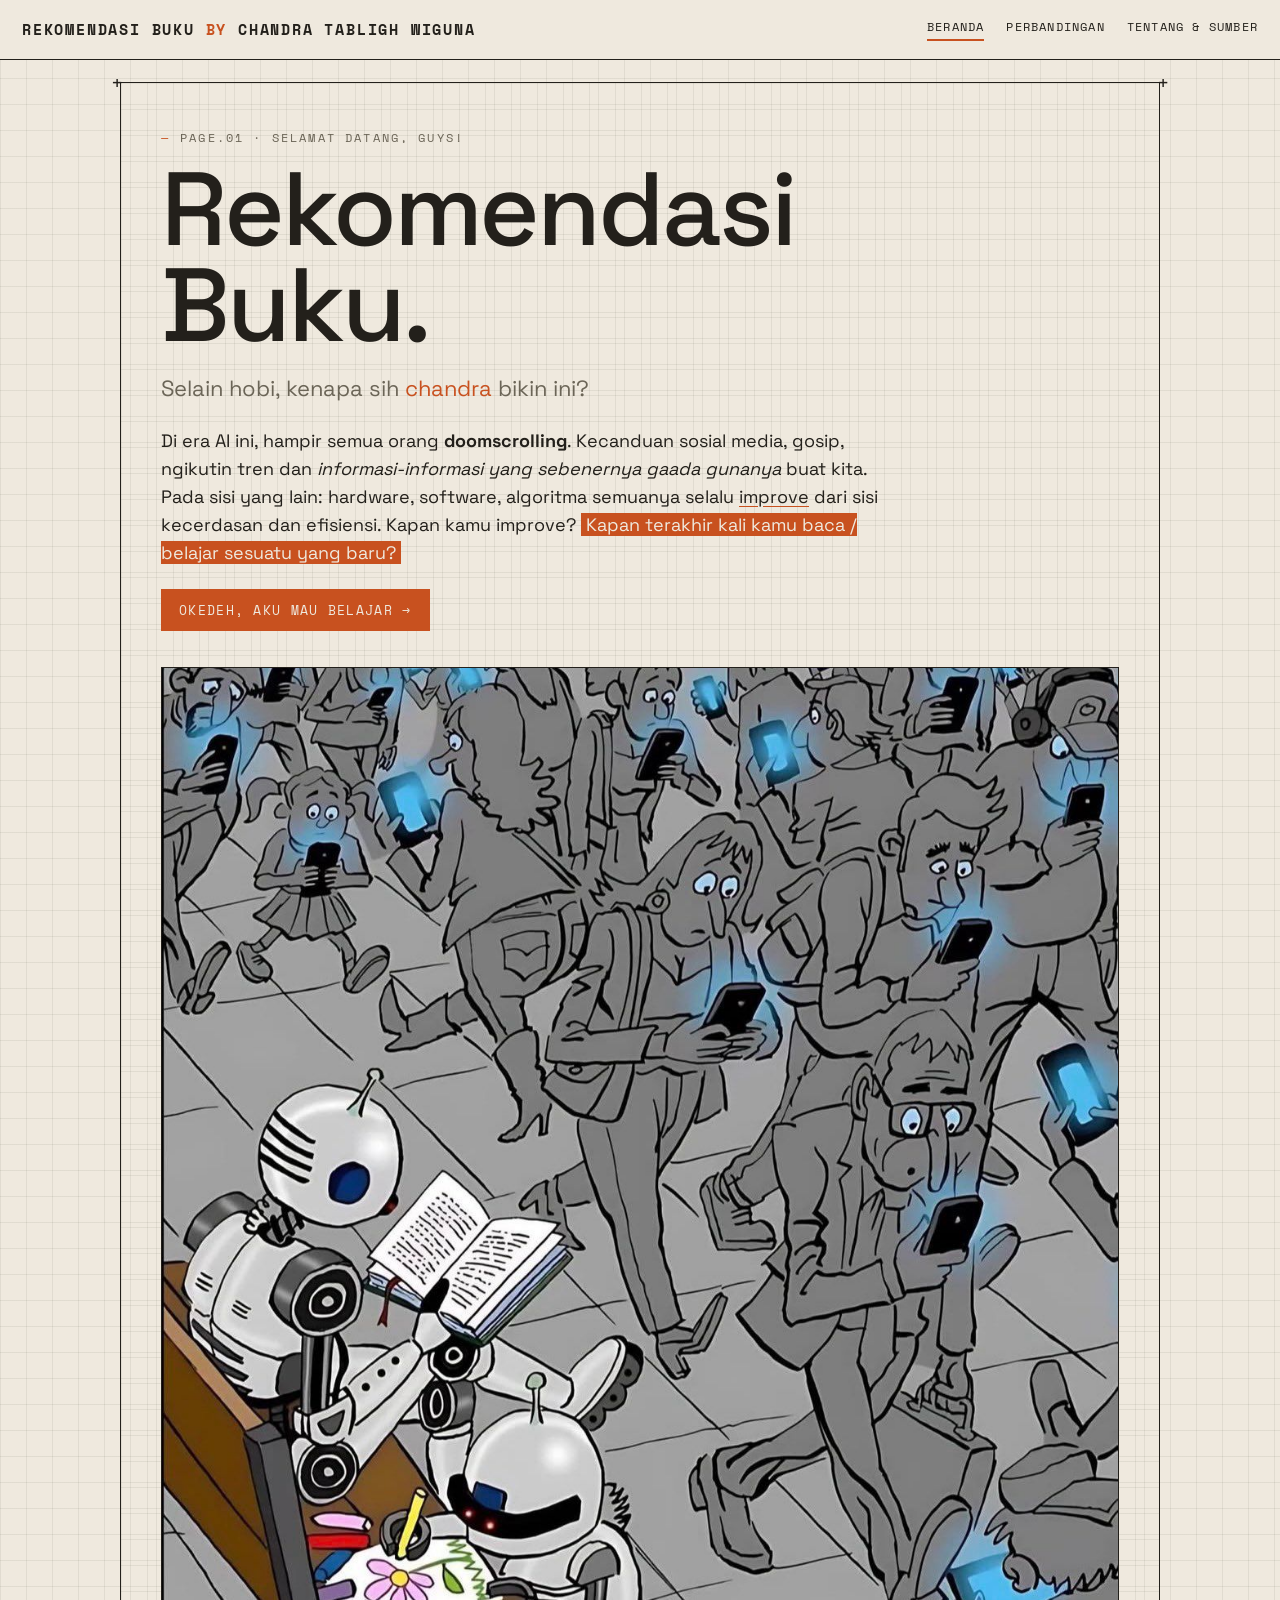
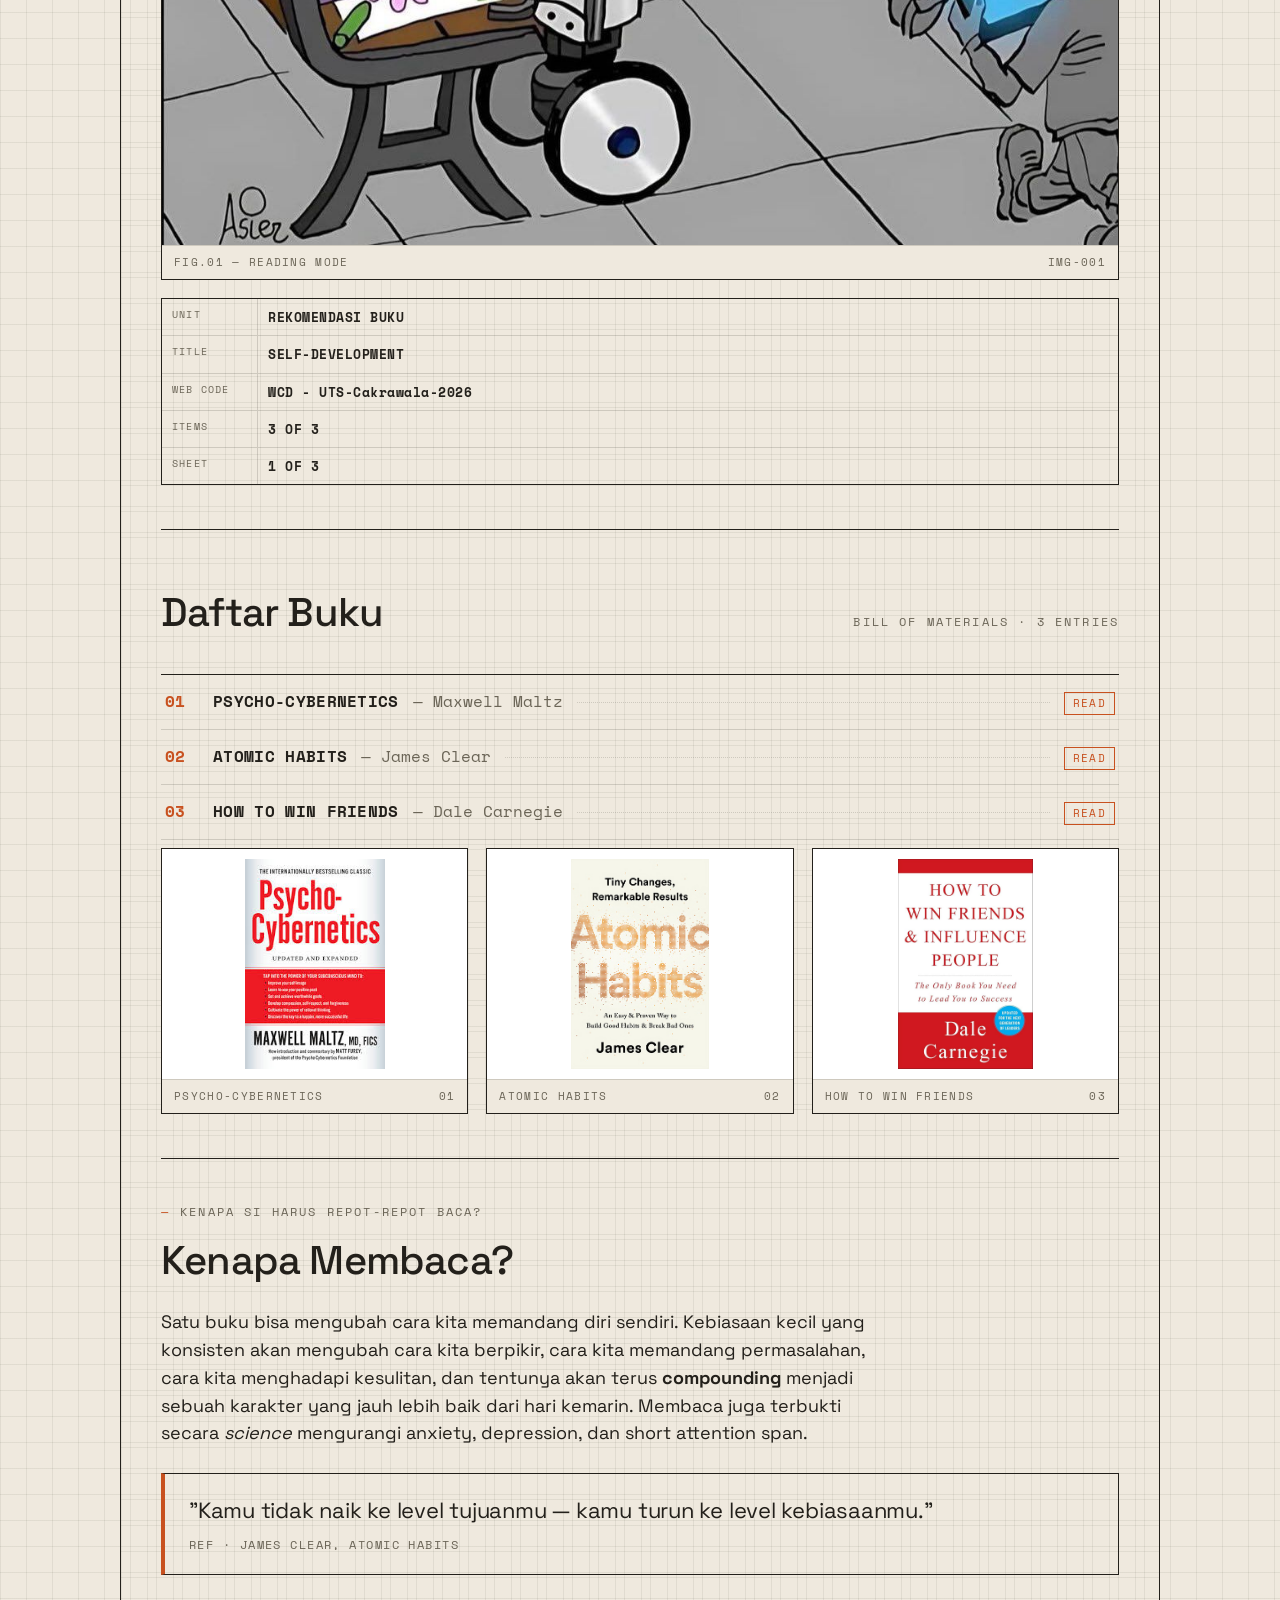
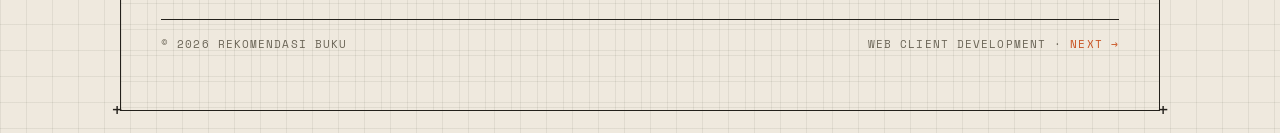
==== commit 9ea23276: "Update konten dan styling website sesuai dengan format dan requirement UTS Web Client Development" ====
--- a/index.html
+++ b/index.html
@@ -3,73 +3,115 @@
 <head>
   <meta charset="UTF-8" />
   <meta name="viewport" content="width=device-width, initial-scale=1.0" />
-  <title>Halaman 1 - Rekomendasi Buku</title>
-  <!-- Halaman 1 memakai gaya blueprint -> index.css -->
+  <title>Rekomendasi Buku — Self Development Unit</title>
   <link rel="stylesheet" href="index.css" />
 </head>
 <body>
+  <nav>
+    <span class="brand">Rekomendasi Buku <b>by</b> Chandra Tabligh Wiguna</span>
+    <span class="menu">
+      <a href="index.html" class="active">Beranda</a>
+      <a href="halaman2.html">Perbandingan</a>
+      <a href="halaman3.html">Tentang &amp; Sumber</a>
+    </span>
+  </nav>
+
   <div class="sheet">
-    <!-- crop marks -->
-    <span class="tick tl"></span>
-    <span class="tick tr"></span>
-    <span class="tick bl"></span>
-    <span class="tick br"></span>
+    <span class="cross tl">+</span><span class="cross tr">+</span>
+    <span class="cross bl">+</span><span class="cross br">+</span>
 
-    <!-- NAV PILL -->
-    <header class="navpill up">
-      <span class="logo">rekomendasi</span>
-      <nav>
-        <a href="index.html" class="is-active">Hal 1</a>
-        <a href="halaman2.html">Hal 2</a>
-        <a href="halaman3.html">Hal 3</a>
-      </nav>
-      <a class="btn-accent" href="halaman2.html">Review &#8599;</a>
-    </header>
+    <p class="label"><span class="dash">—</span>PAGE.01 · SELAMAT DATANG, GUYS!</p>
 
-    <!-- HERO -->
-    <main class="hero">
-      <div class="hero-left">
-        <div class="fig up d1">FIG.01 &nbsp;&middot;&nbsp; Rekomendasi Buku 2026</div>
-        <h1 class="wordmark up d1">baca<span class="reg">&reg;</span></h1>
-        <p class="subhead up d2">Buku self-development yang <span class="hl">mengubah cara berpikir</span>.</p>
+    <div class="hero">
+      <div class="col-text">
+        <h1 class="display">Rekomendasi<br />Buku.</h1>
+        <p class="subtitle">Selain hobi, kenapa sih <span class="accent">chandra</span> bikin ini?</p>
+        <p class="lead">
+          Di era AI ini, hampir semua orang <strong>doomscrolling</strong>. Kecanduan
+          sosial media, gosip, ngikutin tren dan <em>informasi-informasi yang sebenernya
+          gaada gunanya</em> buat kita. Pada sisi yang lain: hardware, software, algoritma
+          semuanya selalu <u>improve</u> dari sisi kecerdasan dan efisiensi. Kapan kamu
+          improve? <mark>Kapan terakhir kali kamu baca / belajar sesuatu yang baru?</mark>
+        </p>
+        <a href="halaman2.html" class="cta">Okedeh, aku mau belajar →</a>
       </div>
 
-      <figure class="plate up d3">
-        <img src="robot-reading.jpeg" alt="Ilustrasi robot membaca buku di tengah keramaian orang menatap ponsel" />
-        <figcaption>
-          <span>PLATE 01 &middot; membaca vs. terdistraksi</span>
-          <span>ilustrasi: Asier</span>
-        </figcaption>
-      </figure>
-    </main>
+      <div class="col-side">
+        <div class="plate">
+          <img src="robot-reading.jpeg" alt="Suasana tenang untuk membaca" />
+          <div class="cap"><span>FIG.01 — READING MODE</span><span>IMG-001</span></div>
+        </div>
+        <div class="titleblock">
+          <div class="row"><div class="k">Unit</div><div class="v">REKOMENDASI BUKU</div></div>
+          <div class="row"><div class="k">Title</div><div class="v">SELF-DEVELOPMENT</div></div>
+          <div class="row"><div class="k">Web Code</div><div class="v">WCD - UTS-Cakrawala-2026</div></div>
+          <div class="row"><div class="k">Items</div><div class="v">3 OF 3</div></div>
+          <div class="row"><div class="k">Sheet</div><div class="v">1 OF 3</div></div>
+        </div>
+      </div>
+    </div>
 
-    <!-- BARIS BAWAH -->
-    <section class="bottom">
+    <hr class="divider" />
 
-      <!-- DAFTAR BUKU (ala bill of materials) -->
-      <div class="bom up d4">
-        <div class="bom-head"><span>Daftar Buku</span><span>03 Item</span></div>
-        <a class="bom-row" href="https://www.youtube.com/watch?v=Tl3CIm_4OnU" target="_blank" rel="noopener">
-          <span class="idx">01</span><span>Psycho-Cybernetics</span><span class="tag">Maltz</span>
-        </a>
-        <a class="bom-row" href="https://www.youtube.com/watch?v=a2YEiDTLjvg" target="_blank" rel="noopener">
-          <span class="idx">02</span><span>Atomic Habits</span><span class="tag">Clear</span>
-        </a>
-        <a class="bom-row" href="https://www.youtube.com/watch?v=DI7vvxWAy2I" target="_blank" rel="noopener">
-          <span class="idx">03</span><span>How to Win Friends</span><span class="tag">Carnegie</span>
-        </a>
+    <div class="section-head">
+      <h2>Daftar Buku</h2>
+      <span class="label">BILL OF MATERIALS · 3 ENTRIES</span>
+    </div>
+
+    <div class="bom">
+      <div class="item">
+        <span class="no">01</span><span class="name">PSYCHO-CYBERNETICS</span>
+        <span class="by">— Maxwell Maltz</span><span class="spacer"></span>
+        <span class="tag">Read</span>
       </div>
+      <div class="item">
+        <span class="no">02</span><span class="name">ATOMIC HABITS</span>
+        <span class="by">— James Clear</span><span class="spacer"></span>
+        <span class="tag">Read</span>
+      </div>
+      <div class="item">
+        <span class="no">03</span><span class="name">HOW TO WIN FRIENDS</span>
+        <span class="by">— Dale Carnegie</span><span class="spacer"></span>
+        <span class="tag">Read</span>
+      </div>
+    </div>
 
-      <!-- TITLE BLOCK (ala lembar gambar teknik) -->
-      <div class="titleblock up d4">
-        <div class="tb-row"><div class="k">Koleksi</div><div class="v">Self-Dev</div></div>
-        <div class="tb-row"><div class="k">Unit</div><div class="v big">Rekomendasi Buku</div></div>
-        <div class="tb-row"><div class="k">Tahun</div><div class="v">2026 &middot; Rev A</div></div>
-        <div class="tb-row"><div class="k">Kurator</div><div class="v">ctwiguna</div></div>
-        <div class="tb-row"><div class="k">Lembar</div><div class="v">1 of 3</div></div>
+    <div class="plates">
+      <div class="plate">
+        <img src="psychocybernetics.jpeg" alt="Sampul Psycho-Cybernetics" />
+        <div class="cap"><span>Psycho-Cybernetics</span><span>01</span></div>
       </div>
+      <div class="plate">
+        <img src="atomic habits.jpg" alt="Sampul Atomic Habits" />
+        <div class="cap"><span>Atomic Habits</span><span>02</span></div>
+      </div>
+      <div class="plate">
+        <img src="How to win friends.jpg" alt="Sampul How to Win Friends" />
+        <div class="cap"><span>How to Win Friends</span><span>03</span></div>
+      </div>
+    </div>
 
-    </section>
+    <hr class="divider" />
+
+    <p class="label"><span class="dash">—</span>Kenapa si harus repot-repot baca?</p>
+    <h2>Kenapa Membaca?</h2>
+    <p class="lead">
+      Satu buku bisa mengubah cara kita memandang diri sendiri. Kebiasaan kecil
+      yang konsisten akan mengubah cara kita berpikir, cara kita memandang
+      permasalahan, cara kita menghadapi kesulitan, dan tentunya akan terus
+      <strong>compounding</strong> menjadi sebuah karakter yang jauh lebih baik
+      dari hari kemarin. Membaca juga terbukti secara <em>science</em> mengurangi
+      anxiety, depression, dan short attention span.
+    </p>
+    <div class="callout">
+      "Kamu tidak naik ke level tujuanmu — kamu turun ke level kebiasaanmu."
+      <span class="src">Ref · James Clear, Atomic Habits</span>
+    </div>
+
+    <footer>
+      <span>© 2026 REKOMENDASI BUKU</span>
+      <span>WEB CLIENT DEVELOPMENT · <a href="halaman2.html">NEXT →</a></span>
+    </footer>
   </div>
 </body>
 </html>
--- a/index.css
+++ b/index.css
@@ -1,218 +1,252 @@
-/* ============================================================
-   INDEX.CSS — Halaman 1 (gaya "technical blueprint" mecka.ai)
-   Latar krem + grid, bingkai + crop marks, font monospace,
-   wordmark raksasa, aksen oranye bata.
-   Hanya dipakai oleh index.html.
-   ------------------------------------------------------------
-   Catatan unit responsif (vw / vh / vmin / vmax):
-   - vmin -> jarak bingkai & crop mark (aman di potret HP & lanskap)
-   - vw   -> ukuran wordmark raksasa (ikut lebar layar) via clamp()
-   - dvh  -> tinggi lembar penuh (vh yang aman dari address bar HP)
-   ============================================================ */
-
-@import url('https://fonts.googleapis.com/css2?family=Space+Grotesk:wght@400;500;700&family=Space+Mono:wght@400;700&display=swap');
+/* =========================================================
+   Rekomendasi Buku — index.css
+   Gaya: technical-drawing / blueprint (terinspirasi mecka.ai)
+   Font : Space Grotesk (display) + Space Mono (label teknis)
+   Palet: paper #EFE9DE | ink #23201B | orange #C8511F
+   ========================================================= */
+
+@import url('https://fonts.googleapis.com/css2?family=Space+Grotesk:wght@300;400;500;700&family=Space+Mono:wght@400;700&display=swap');
 
 :root {
-  --cream:   #EFEAE0;   /* kertas */
-  --cream-2: #F6F2E9;   /* panel/pill */
-  --ink:     #23201B;   /* tinta gelap hangat */
-  --ink-50:  rgba(35, 32, 27, 0.55);
-  --line:    rgba(35, 32, 27, 0.22);
-  --grid:    rgba(35, 32, 27, 0.055);
-  --orange:  #C75D34;   /* aksen bata */
-
-  --mono:    'Space Mono', monospace;
-  --grotesk: 'Space Grotesk', sans-serif;
-
-  --inset: clamp(12px, 2.4vmin, 26px);   /* jarak bingkai dari tepi */
-}
-
-* { margin: 0; padding: 0; box-sizing: border-box; }
-html { scroll-behavior: smooth; }
+  --paper: #EFE9DE;
+  --ink: #23201B;
+  --ink-soft: #6B6557;
+  --orange: #C8511F;
+  --line: rgba(35, 32, 27, 0.16);
+  --line-soft: rgba(35, 32, 27, 0.07);
+}
+
+* { box-sizing: border-box; margin: 0; padding: 0; }
 
 body {
-  font-family: var(--grotesk);
+  font-family: "Space Grotesk", Arial, sans-serif;
   color: var(--ink);
-  background-color: var(--cream);
-  /* grid kertas milimeter */
+  background-color: var(--paper);
+  /* grid kertas teknik */
   background-image:
-    linear-gradient(var(--grid) 1px, transparent 1px),
-    linear-gradient(90deg, var(--grid) 1px, transparent 1px);
+    linear-gradient(var(--line-soft) 1px, transparent 1px),
+    linear-gradient(90deg, var(--line-soft) 1px, transparent 1px);
   background-size: 26px 26px;
-  padding: var(--inset);
+  line-height: 1.55;
   -webkit-font-smoothing: antialiased;
 }
 
-/* ---------- LEMBAR BERBINGKAI ---------- */
+/* ===== Label teknis (mono, uppercase) ===== */
+.label {
+  font-family: "Space Mono", monospace;
+  font-size: 12px;
+  letter-spacing: 0.18em;
+  text-transform: uppercase;
+  color: var(--ink-soft);
+}
+.label .dash { color: var(--orange); margin-right: 10px; }
+
+/* ===== Navigasi ===== */
+nav {
+  font-family: "Space Mono", monospace;
+  display: flex;
+  flex-wrap: wrap;
+  align-items: center;
+  justify-content: space-between;
+  gap: 12px;
+  padding: 18px 22px;
+  border-bottom: 1px solid var(--ink);
+  background: var(--paper);
+}
+nav .brand {
+  font-weight: 700;
+  letter-spacing: 0.12em;
+  text-transform: uppercase;
+  font-size: 15px;
+}
+nav .brand b { color: var(--orange); }
+nav .menu { display: flex; flex-wrap: wrap; gap: 8px 22px; }
+nav a {
+  color: var(--ink);
+  text-decoration: none;
+  text-transform: uppercase;
+  letter-spacing: 0.1em;
+  font-size: 12px;
+  padding-bottom: 2px;
+}
+nav a:hover { color: var(--orange); }
+nav a.active { border-bottom: 2px solid var(--orange); }
+
+/* ===== Sheet (bingkai gambar teknik) ===== */
 .sheet {
   position: relative;
-  min-height: calc(100dvh - (2 * var(--inset)));
-  border: 1px solid var(--line);
-  padding: clamp(18px, 3.2vmin, 40px);
-  display: flex; flex-direction: column;
-  gap: clamp(24px, 4vh, 56px);
-}
-
-/* crop marks di empat sudut */
-.tick { position: absolute; width: 16px; height: 16px; }
-.tick::before, .tick::after { content: ''; position: absolute; background: var(--ink); }
-.tick::before { left: 50%; top: 0; width: 1px; height: 100%; transform: translateX(-50%); }
-.tick::after  { top: 50%; left: 0; height: 1px; width: 100%; transform: translateY(-50%); }
-.tick.tl { top: -8px;  left: -8px; }
-.tick.tr { top: -8px;  right: -8px; }
-.tick.bl { bottom: -8px; left: -8px; }
-.tick.br { bottom: -8px; right: -8px; }
-
-/* ---------- NAV PILL ---------- */
-.navpill {
-  align-self: center;
-  display: flex; align-items: center; flex-wrap: wrap; gap: 10px 18px;
-  background: var(--cream-2);
-  border: 1px solid var(--line); border-radius: 999px;
-  padding: 10px 12px 10px 20px;
-  box-shadow: 0 10px 30px rgba(35, 32, 27, 0.08);
-}
-.navpill .logo {
-  display: inline-flex; align-items: center; gap: 9px;
-  font-family: var(--grotesk); font-weight: 700; font-size: 1.05rem;
-  letter-spacing: -0.01em;
-}
-.navpill .logo::before {
-  content: ''; width: 16px; height: 16px;
-  border: 2px solid var(--ink); border-radius: 4px;
-}
-.navpill nav { display: flex; flex-wrap: wrap; gap: 16px; }
-.navpill nav a {
-  font-family: var(--mono); font-size: 0.72rem;
-  letter-spacing: 0.12em; text-transform: uppercase;
-  color: var(--ink-50); text-decoration: none; padding: 4px 0;
-  transition: color 0.2s ease;
-}
-.navpill nav a:hover, .navpill nav a.is-active { color: var(--ink); }
-.btn-accent {
-  font-family: var(--mono); font-size: 0.72rem; font-weight: 700;
-  letter-spacing: 0.12em; text-transform: uppercase;
-  background: var(--orange); color: var(--cream-2);
-  text-decoration: none; padding: 11px 18px; border-radius: 999px;
-  transition: transform 0.2s ease, filter 0.2s ease;
-}
-.btn-accent:hover { transform: translateY(-1px); filter: brightness(1.06); }
-
-/* ---------- HERO ---------- */
-.hero {
-  flex: 1;
-  display: grid; grid-template-columns: 1fr; gap: clamp(20px, 5vw, 56px);
-  align-items: center;
-}
-.fig {
-  display: flex; align-items: center; gap: 14px;
-  font-family: var(--mono); font-size: clamp(0.62rem, 1.5vw, 0.8rem);
-  letter-spacing: 0.18em; text-transform: uppercase; color: var(--ink-50);
-  margin-bottom: clamp(14px, 2vw, 24px);
-}
-.fig::before { content: ''; width: 42px; height: 1px; background: var(--orange); }
-
-/* WORDMARK RAKSASA — ukuran ikut lebar layar (vw) */
-.wordmark {
-  font-family: var(--grotesk); font-weight: 700;
-  font-size: clamp(3.4rem, 18vw, 15rem);
-  line-height: 0.82; letter-spacing: -0.04em;
-  border-bottom: 2px solid var(--ink);
-  padding-bottom: clamp(10px, 1.6vw, 22px);
+  max-width: 1040px;
+  margin: 22px auto;
+  padding: 46px 40px 56px;
+  border: 1px solid var(--ink);
+  background:
+    linear-gradient(var(--line-soft) 1px, transparent 1px),
+    linear-gradient(90deg, var(--line-soft) 1px, transparent 1px);
+  background-size: 26px 26px;
+}
+/* tanda silang (+) di empat sudut sheet */
+.sheet > .cross {
+  position: absolute;
+  font-family: "Space Mono", monospace;
+  font-size: 20px;
+  line-height: 1;
+  color: var(--ink);
+}
+.sheet > .cross.tl { top: -10px; left: -10px; }
+.sheet > .cross.tr { top: -10px; right: -10px; }
+.sheet > .cross.bl { bottom: -10px; left: -10px; }
+.sheet > .cross.br { bottom: -10px; right: -10px; }
+
+/* ===== Heading display ===== */
+h1.display {
+  font-weight: 500;
+  font-size: clamp(48px, 9vw, 104px);
+  line-height: 0.92;
+  letter-spacing: -0.03em;
+  margin: 14px 0 18px;
+}
+h2 {
+  font-weight: 500;
+  font-size: clamp(26px, 4vw, 40px);
+  letter-spacing: -0.02em;
+  margin: 8px 0 16px;
+}
+.accent { color: var(--orange); }
+.lead { font-size: 18px; max-width: 60ch; color: var(--ink); }
+.subtitle { font-size: 22px; color: var(--ink-soft); margin-bottom: 22px; }
+
+mark { background: var(--orange); color: var(--paper); padding: 0 5px; }
+strong, b { font-weight: 700; }
+u { text-decoration-color: var(--orange); text-underline-offset: 3px; }
+
+.cta {
   display: inline-block;
-}
-.wordmark .reg { font-size: 0.18em; vertical-align: super; font-weight: 500; }
-
-.subhead {
-  font-family: var(--grotesk); font-weight: 500;
-  font-size: clamp(1.25rem, 3.2vw, 2.3rem);
-  line-height: 1.15; letter-spacing: -0.01em;
-  margin-top: clamp(18px, 2.5vw, 30px); max-width: 16ch;
-}
-.subhead .hl { color: var(--orange); }
-
-/* PLAT GAMBAR (ilustrasi robot) */
-.plate { position: relative; justify-self: center; width: 100%; }
-.plate img {
-  display: block; width: 100%; height: auto;
-  /* tinggi dibatasi pakai vh supaya selalu muat di layar */
-  max-height: clamp(280px, 46vh, 660px);
-  object-fit: contain;
-  filter: drop-shadow(0 14px 30px rgba(35, 32, 27, 0.12));
-}
-.plate figcaption {
-  font-family: var(--mono); font-size: clamp(0.6rem, 1.3vw, 0.74rem);
-  letter-spacing: 0.1em; text-transform: uppercase; color: var(--ink-50);
-  margin-top: 12px; display: flex; justify-content: space-between; gap: 12px;
-}
-
-/* ---------- BARIS BAWAH: DAFTAR BUKU + TITLE BLOCK ---------- */
-.bottom {
-  display: flex; flex-wrap: wrap; gap: clamp(20px, 3vw, 40px);
-  justify-content: space-between; align-items: flex-end;
-}
-
-/* daftar buku ala "bill of materials" */
-.bom { flex: 1 1 300px; max-width: 440px; }
-.bom-head {
+  font-family: "Space Mono", monospace;
+  text-transform: uppercase;
+  letter-spacing: 0.1em;
+  font-size: 13px;
+  color: var(--paper);
+  background: var(--orange);
+  padding: 11px 18px;
+  text-decoration: none;
+  margin-top: 22px;
+}
+.cta:hover { background: var(--ink); }
+
+/* ===== Layout hero ===== */
+.hero { display: flex; flex-wrap: wrap; gap: 36px; align-items: flex-start; }
+.hero .col-text { flex: 1 1 340px; }
+.hero .col-side { flex: 1 1 300px; }
+
+/* Plate gambar (frame teknik) */
+.plate { border: 1px solid var(--ink); background: var(--paper); }
+.plate img { display: block; width: 100%; height: auto; }
+.plate .cap {
+  font-family: "Space Mono", monospace;
+  font-size: 11px;
+  letter-spacing: 0.12em;
+  text-transform: uppercase;
+  color: var(--ink-soft);
+  padding: 8px 12px;
+  border-top: 1px solid var(--line);
   display: flex; justify-content: space-between;
-  font-family: var(--mono); font-size: 0.72rem; font-weight: 700;
-  letter-spacing: 0.14em; text-transform: uppercase;
-  padding-bottom: 10px; border-bottom: 1px solid var(--line); margin-bottom: 4px;
-}
-.bom-row {
-  display: grid; grid-template-columns: 2.4em 1fr auto; align-items: center; gap: 12px;
-  font-family: var(--mono); font-size: clamp(0.78rem, 1.6vw, 0.92rem);
-  text-decoration: none; color: var(--ink);
-  padding: 11px 10px; border-bottom: 1px solid var(--line);
-  border-left: 3px solid transparent;
-  transition: background 0.2s ease, border-color 0.2s ease, padding-left 0.2s ease;
-}
-.bom-row .idx { color: var(--ink-50); }
-.bom-row .tag {
-  font-size: 0.72em; letter-spacing: 0.1em;
-  color: var(--ink-50); border: 1px solid var(--line);
-  padding: 2px 8px; border-radius: 4px;
-}
-.bom-row:hover {
-  background: rgba(199, 93, 52, 0.08);
-  border-left-color: var(--orange); padding-left: 16px;
-}
-.bom-row:hover .tag { color: var(--orange); border-color: var(--orange); }
-
-/* title block ala lembar gambar teknik */
+}
+
+/* ===== Title block (drawing block) ===== */
 .titleblock {
-  flex: 0 1 360px;
-  border: 1px solid var(--line);
-  font-family: var(--mono); font-size: clamp(0.66rem, 1.4vw, 0.78rem);
-}
-.tb-row { display: grid; grid-template-columns: 38% 62%; }
-.tb-row + .tb-row { border-top: 1px solid var(--line); }
-.tb-row .k {
-  padding: 9px 12px; color: var(--ink-50);
-  letter-spacing: 0.1em; text-transform: uppercase;
+  border: 1px solid var(--ink);
+  margin-top: 18px;
+  font-family: "Space Mono", monospace;
+}
+.titleblock .row { display: flex; border-bottom: 1px solid var(--line); }
+.titleblock .row:last-child { border-bottom: none; }
+.titleblock .k {
+  width: 96px; flex: none;
+  padding: 8px 10px;
+  font-size: 10px; letter-spacing: 0.12em; text-transform: uppercase;
+  color: var(--ink-soft);
   border-right: 1px solid var(--line);
 }
-.tb-row .v {
-  padding: 9px 12px; font-weight: 700;
-  letter-spacing: 0.06em; text-transform: uppercase;
-}
-.tb-row .v.big { font-family: var(--grotesk); font-size: 1.15rem; letter-spacing: -0.01em; }
-
-/* ---------- ANIMASI MASUK ---------- */
-@keyframes fadeUp { from { opacity: 0; transform: translateY(20px); } to { opacity: 1; transform: translateY(0); } }
-.up { opacity: 0; animation: fadeUp 0.7s ease forwards; }
-.up.d1 { animation-delay: 0.08s; }
-.up.d2 { animation-delay: 0.18s; }
-.up.d3 { animation-delay: 0.28s; }
-.up.d4 { animation-delay: 0.38s; }
-@media (prefers-reduced-motion: reduce) {
-  .up { animation: none !important; opacity: 1 !important; }
-  html { scroll-behavior: auto; }
-}
-
-/* ---------- BREAKPOINT (HP -> tablet -> laptop/PC) ---------- */
-@media (min-width: 860px) {
-  .hero { grid-template-columns: 1.15fr 0.85fr; }
-  .navpill { padding-right: 12px; }
-}
+.titleblock .v {
+  padding: 8px 10px; font-size: 13px; font-weight: 700; letter-spacing: 0.04em;
+}
+
+/* ===== Bill of Materials (daftar buku) ===== */
+.bom { border-top: 1px solid var(--ink); margin-top: 14px; }
+.bom .item {
+  display: flex; align-items: baseline; gap: 14px;
+  padding: 14px 4px;
+  border-bottom: 1px solid var(--line);
+  font-family: "Space Mono", monospace;
+}
+.bom .no { color: var(--orange); font-weight: 700; width: 34px; flex: none; }
+.bom .name { font-weight: 700; letter-spacing: 0.02em; }
+.bom .by { color: var(--ink-soft); }
+.bom .spacer { flex: 1; border-bottom: 1px dotted var(--line); transform: translateY(-4px); }
+.bom .tag {
+  font-size: 11px; letter-spacing: 0.12em; text-transform: uppercase;
+  border: 1px solid var(--orange); color: var(--orange);
+  padding: 2px 8px;
+}
+
+/* ===== Plates grid (3 sampul) ===== */
+.plates { display: flex; flex-wrap: wrap; gap: 18px; margin-top: 8px; }
+.plates .plate { flex: 1 1 220px; }
+.plates .plate img { height: 230px; object-fit: contain; background: #FFFFFF; padding: 10px; }
+
+/* ===== Tabel spec ===== */
+.divider { border: none; border-top: 1px solid var(--ink); margin: 44px 0; }
+.section-head { display: flex; justify-content: space-between; align-items: baseline; flex-wrap: wrap; gap: 8px; }
+
+.table-wrapper { overflow-x: auto; margin-top: 18px; border: 1px solid var(--ink); }
+table {
+  width: 100%; border-collapse: collapse; min-width: 560px;
+  font-family: "Space Mono", monospace;
+}
+caption {
+  caption-side: top; text-align: left;
+  font-family: "Space Mono", monospace; font-size: 11px;
+  letter-spacing: 0.12em; text-transform: uppercase; color: var(--ink-soft);
+  padding: 0 0 10px;
+}
+thead th {
+  background: var(--ink); color: var(--paper);
+  font-size: 11px; letter-spacing: 0.14em; text-transform: uppercase;
+  text-align: left; padding: 12px 14px; font-weight: 700;
+}
+tbody td { padding: 13px 14px; border-bottom: 1px solid var(--line); font-size: 14px; }
+tbody tr:last-child td { border-bottom: none; }
+tbody tr:nth-child(even) { background: rgba(35, 32, 27, 0.04); }
+tbody td strong { color: var(--ink); }
+
+/* ===== Callout / kutipan ===== */
+.callout {
+  border: 1px solid var(--ink);
+  border-left: 4px solid var(--orange);
+  padding: 22px 24px;
+  margin: 26px 0;
+  font-size: 22px; line-height: 1.3; letter-spacing: -0.01em;
+}
+.callout .src {
+  display: block; margin-top: 12px;
+  font-family: "Space Mono", monospace; font-size: 12px;
+  letter-spacing: 0.12em; text-transform: uppercase; color: var(--ink-soft);
+}
+
+/* ===== Footer ===== */
+footer {
+  font-family: "Space Mono", monospace;
+  font-size: 11px; letter-spacing: 0.1em; text-transform: uppercase;
+  color: var(--ink-soft);
+  border-top: 1px solid var(--ink);
+  margin-top: 44px; padding-top: 16px;
+  display: flex; justify-content: space-between; flex-wrap: wrap; gap: 8px;
+}
+footer a { color: var(--orange); text-decoration: none; }
+
+/* ===== Responsif ===== */
+@media (max-width: 640px) {
+  .sheet { padding: 34px 20px 44px; margin: 12px; }
+  nav { justify-content: flex-start; }
+  .plates .plate img { height: 220px; }
+}
